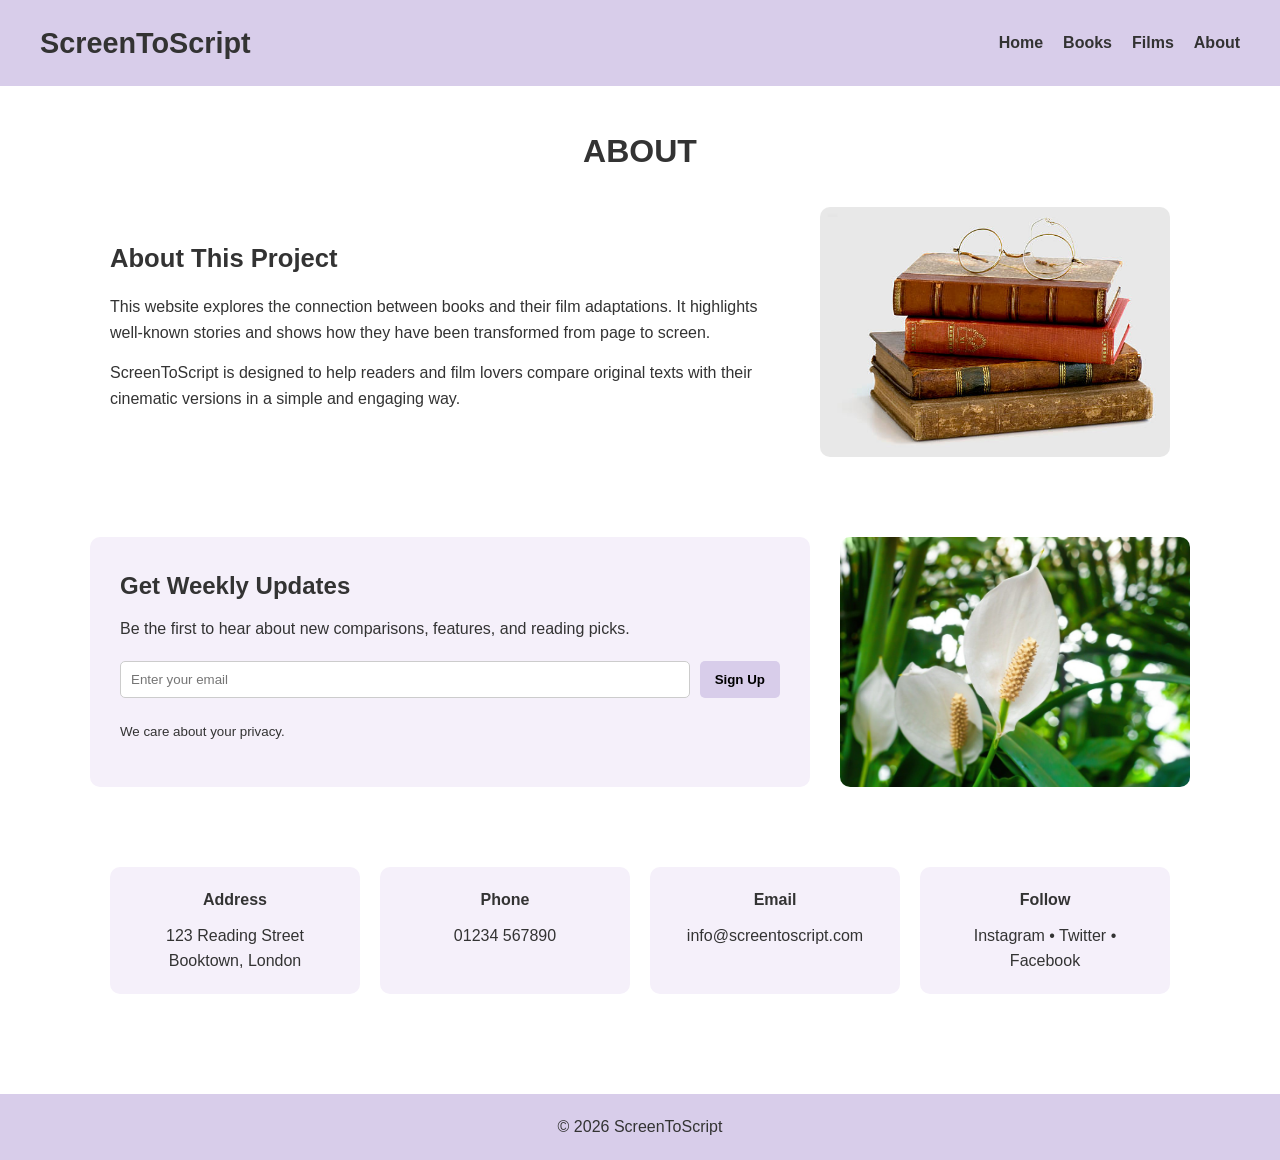
==== about.html @ 1dbd91e7 "sprint 11.2" ====
<!DOCTYPE html>
<html lang="en">
<head>
    <meta charset="UTF-8">
    <meta name="viewport" content="width=device-width, initial-scale=1.0">
    <title>ScreenToScript - About</title>
    <link rel="stylesheet" href="style.css">
</head>
<body>

<header class="navbar">
    <h1>ScreenToScript</h1>
    <nav>
        <a href="index.html">Home</a>
        <a href="books.html">Books</a>
        <a href="filmAdaptation.html">Films</a>
        <a href="about.html">About</a>
    </nav>
</header>

<main>
    <section class="about-hero">
        <h2>ABOUT</h2>

        <div class="about-content">
            <div class="about-text">
                <h3>About This Project</h3>
                <p>
                    This website explores the connection between books and their film
                    adaptations. It highlights well-known stories and shows how they
                    have been transformed from page to screen.
                </p>
                <p>
                    ScreenToScript is designed to help readers and film lovers compare
                    original texts with their cinematic versions in a simple and
                    engaging way.
                </p>
            </div>

            <div class="about-image">
                <img src="bookStack.jpg" alt="Stack of books">
            </div>
        </div>
    </section>

    <section class="updates-section">
        <div class="updates-wrapper">
            <div class="updates-card">
                <h3>Get Weekly Updates</h3>
                <p>Be the first to hear about new comparisons, features, and reading picks.</p>

                <form class="updates-form">
                    <input type="email" placeholder="Enter your email">
                    <button type="submit">Sign Up</button>
                </form>

                <small>We care about your privacy.</small>
            </div>

            <div class="updates-image">
                <img src="flowers.jpg" alt="Decorative background">
            </div>
        </div>
    </section>

    <section class="about-footer-info">
        <div class="info-box">
            <h4>Address</h4>
            <p>123 Reading Street<br>Booktown, London</p>
        </div>

        <div class="info-box">
            <h4>Phone</h4>
            <p>01234 567890</p>
        </div>

        <div class="info-box">
            <h4>Email</h4>
            <p>info@screentoscript.com</p>
        </div>

        <div class="info-box">
            <h4>Follow</h4>
            <p>Instagram • Twitter • Facebook</p>
        </div>
    </section>
</main>

<footer>
    <p>© 2026 ScreenToScript</p>
</footer>

</body>
</html>
---- style.css ----
* {
    margin: 0;
    padding: 0;
    box-sizing: border-box;
    font-family: Arial, sans-serif;
}

body {
    background-color: #fff;
    color: #333;
    line-height: 1.6;
}

img {
    display: block;
}

.navbar {
    display: flex;
    justify-content: space-between;
    align-items: center;
    padding: 20px 40px;
    background-color: #d8cdea;
    flex-wrap: wrap;
}

.navbar h1 {
    font-size: 1.8rem;
}

.navbar nav {
    display: flex;
    flex-wrap: wrap;
}

.navbar a {
    margin-left: 20px;
    text-decoration: none;
    color: #333;
    font-weight: bold;
}

.navbar a:hover {
    color: #5c4a72;
}

.container {
    max-width: 1100px;
    margin: auto;
    padding: 20px;
}

.hero {
    text-align: center;
    margin-bottom: 50px;
}

.hero h2 {
    font-size: 2rem;
    margin-bottom: 20px;
}

.featured-image {
    width: 100%;
    max-width: 900px;
    height: 350px;
    object-fit: cover;
    border-radius: 10px;
    margin: 0 auto;
}

.featured-comparisons h3 {
    text-align: center;
    margin-bottom: 25px;
    font-size: 1.6rem;
}

.comparison-container {
    display: flex;
    justify-content: center;
    gap: 25px;
    flex-wrap: wrap;
}

.comparison-item {
    width: 220px;
    text-align: center;
}

.comparison-item img {
    width: 220px;
    height: 300px;
    object-fit: cover;
    border-radius: 8px;
    margin: 0 auto 10px;
}

.comparison-item p {
    font-weight: bold;
}

.page-title {
    font-size: 2em;
    margin-bottom: 30px;
    text-align: center;
}

.media-list {
    display: flex;
    flex-direction: column;
    gap: 30px;
}

.media-item {
    display: flex;
    align-items: center;
    gap: 30px;
    background-color: #f5f0fa;
    padding: 20px;
    border-radius: 10px;
}

.media-item img {
    width: 220px;
    height: 300px;
    min-width: 220px;
    object-fit: cover;
    border-radius: 8px;
}

.media-text {
    flex: 1;
}

.media-text h3 {
    font-size: 1.8em;
    margin-bottom: 10px;
}

.media-text p {
    margin-bottom: 15px;
}

.button {
    display: inline-block;
    padding: 10px 15px;
    background-color: #d8cdea;
    color: #333;
    text-decoration: none;
    border-radius: 5px;
    font-weight: bold;
    transition: 0.3s ease;
}

.button:hover {
    background-color: #c6b3e0;
}

.comparison-page {
    max-width: 1100px;
    margin: 0 auto;
    background-color: #fff;
}

.comparison-title {
    text-align: center;
    padding: 50px 20px 40px;
}

.small-heading {
    font-size: 0.9em;
    color: #666;
    margin-bottom: 8px;
}

.comparison-title h2 {
    font-size: 2em;
    line-height: 1.3;
}

.comparison-grid {
    display: grid;
    grid-template-columns: 1fr 1fr;
    border-top: 1px solid #ddd;
    border-bottom: 1px solid #ddd;
}

.comparison-box {
    min-height: 320px;
    border: 1px solid #ddd;
    display: flex;
    justify-content: center;
    align-items: center;
    padding: 30px;
}

.image-box {
    padding: 0;
}

.image-box img {
    width: 100%;
    height: 320px;
    object-fit: cover;
}

.text-box {
    flex-direction: column;
    text-align: center;
}

.text-box h3 {
    font-size: 1.4em;
    margin-bottom: 20px;
}

.text-box p {
    max-width: 350px;
    line-height: 1.7;
    color: #444;
    font-size: 0.95em;
}

.rating-section {
    background-color: #d8cdea;
    display: grid;
    grid-template-columns: 1fr 1fr;
    padding: 20px 30px 30px;
    gap: 20px;
}

.rating-box {
    text-align: center;
}

.rating-box h4 {
    margin-bottom: 12px;
    font-size: 1em;
}

/* Goodreads-style star rating */
.stars {
    display: inline-flex;
    flex-direction: row-reverse;
    justify-content: center;
    align-items: center;
    gap: 2px;
}

.stars input {
    display: none;
}

.stars label {
    font-size: 2.8rem;
    color: #b8b8b8;
    cursor: pointer;
    line-height: 1;
    transition: color 0.2s ease, transform 0.15s ease;
    user-select: none;
}

.stars label:hover {
    transform: scale(1.08);
}

.stars label:hover,
.stars label:hover ~ label {
    color: gold;
}

.stars input:checked ~ label {
    color: gold;
}

.stars input:focus-visible + label {
    outline: 2px solid #5c4a72;
    outline-offset: 4px;
    border-radius: 4px;
}

.about-hero {
    max-width: 1100px;
    margin: 0 auto;
    padding: 40px 20px;
}

.about-hero h2 {
    text-align: center;
    margin-bottom: 30px;
    font-size: 2rem;
}

.about-content {
    display: flex;
    gap: 30px;
    align-items: center;
    flex-wrap: wrap;
}

.about-text {
    flex: 1;
}

.about-text h3 {
    margin-bottom: 15px;
    font-size: 1.6rem;
}

.about-text p {
    margin-bottom: 15px;
}

.about-image img {
    width: 350px;
    height: 250px;
    object-fit: cover;
    border-radius: 10px;
}

.updates-section {
    padding: 40px 20px;
}

.updates-wrapper {
    max-width: 1100px;
    margin: 0 auto;
    display: flex;
    gap: 30px;
    align-items: stretch;
    flex-wrap: wrap;
}

.updates-card {
    flex: 1;
    background-color: #f5f0fa;
    padding: 30px;
    border-radius: 10px;
}

.updates-card h3 {
    margin-bottom: 10px;
    font-size: 1.5rem;
}

.updates-card p {
    margin-bottom: 15px;
}

.updates-form {
    display: flex;
    gap: 10px;
    margin: 20px 0;
    flex-wrap: wrap;
}

.updates-form input {
    flex: 1;
    padding: 10px;
    border: 1px solid #ccc;
    border-radius: 5px;
    min-width: 220px;
}

.updates-form button {
    padding: 10px 15px;
    border: none;
    background-color: #d8cdea;
    cursor: pointer;
    border-radius: 5px;
    font-weight: bold;
}

.updates-form button:hover {
    background-color: #c6b3e0;
}

.updates-image img {
    width: 350px;
    height: 250px;
    object-fit: cover;
    border-radius: 10px;
}

.about-footer-info {
    max-width: 1100px;
    margin: 0 auto;
    padding: 40px 20px;
    display: grid;
    grid-template-columns: repeat(4, 1fr);
    gap: 20px;
}

.info-box {
    background-color: #f5f0fa;
    padding: 20px;
    border-radius: 10px;
    text-align: center;
}

.info-box h4 {
    margin-bottom: 10px;
}

footer {
    text-align: center;
    padding: 20px;
    background-color: #d8cdea;
    margin-top: 60px;
}

@media (max-width: 768px) {
    .navbar {
        flex-direction: column;
        text-align: center;
        gap: 15px;
    }

    .navbar a {
        margin: 0 10px;
    }

    .hero h2 {
        font-size: 1.6rem;
    }

    .featured-image {
        height: 220px;
    }

    .comparison-item {
        width: 160px;
    }

    .comparison-item img {
        width: 160px;
        height: 220px;
    }

    .media-item {
        flex-direction: column;
        text-align: center;
    }

    .media-item img {
        width: 160px;
        height: 220px;
        min-width: 160px;
    }

    .comparison-grid {
        grid-template-columns: 1fr;
    }

    .image-box img {
        height: 220px;
    }

    .rating-section {
        grid-template-columns: 1fr;
        gap: 20px;
    }

    .about-footer-info {
        grid-template-columns: 1fr 1fr;
    }

    .about-image img,
    .updates-image img {
        width: 100%;
        height: 220px;
    }
}
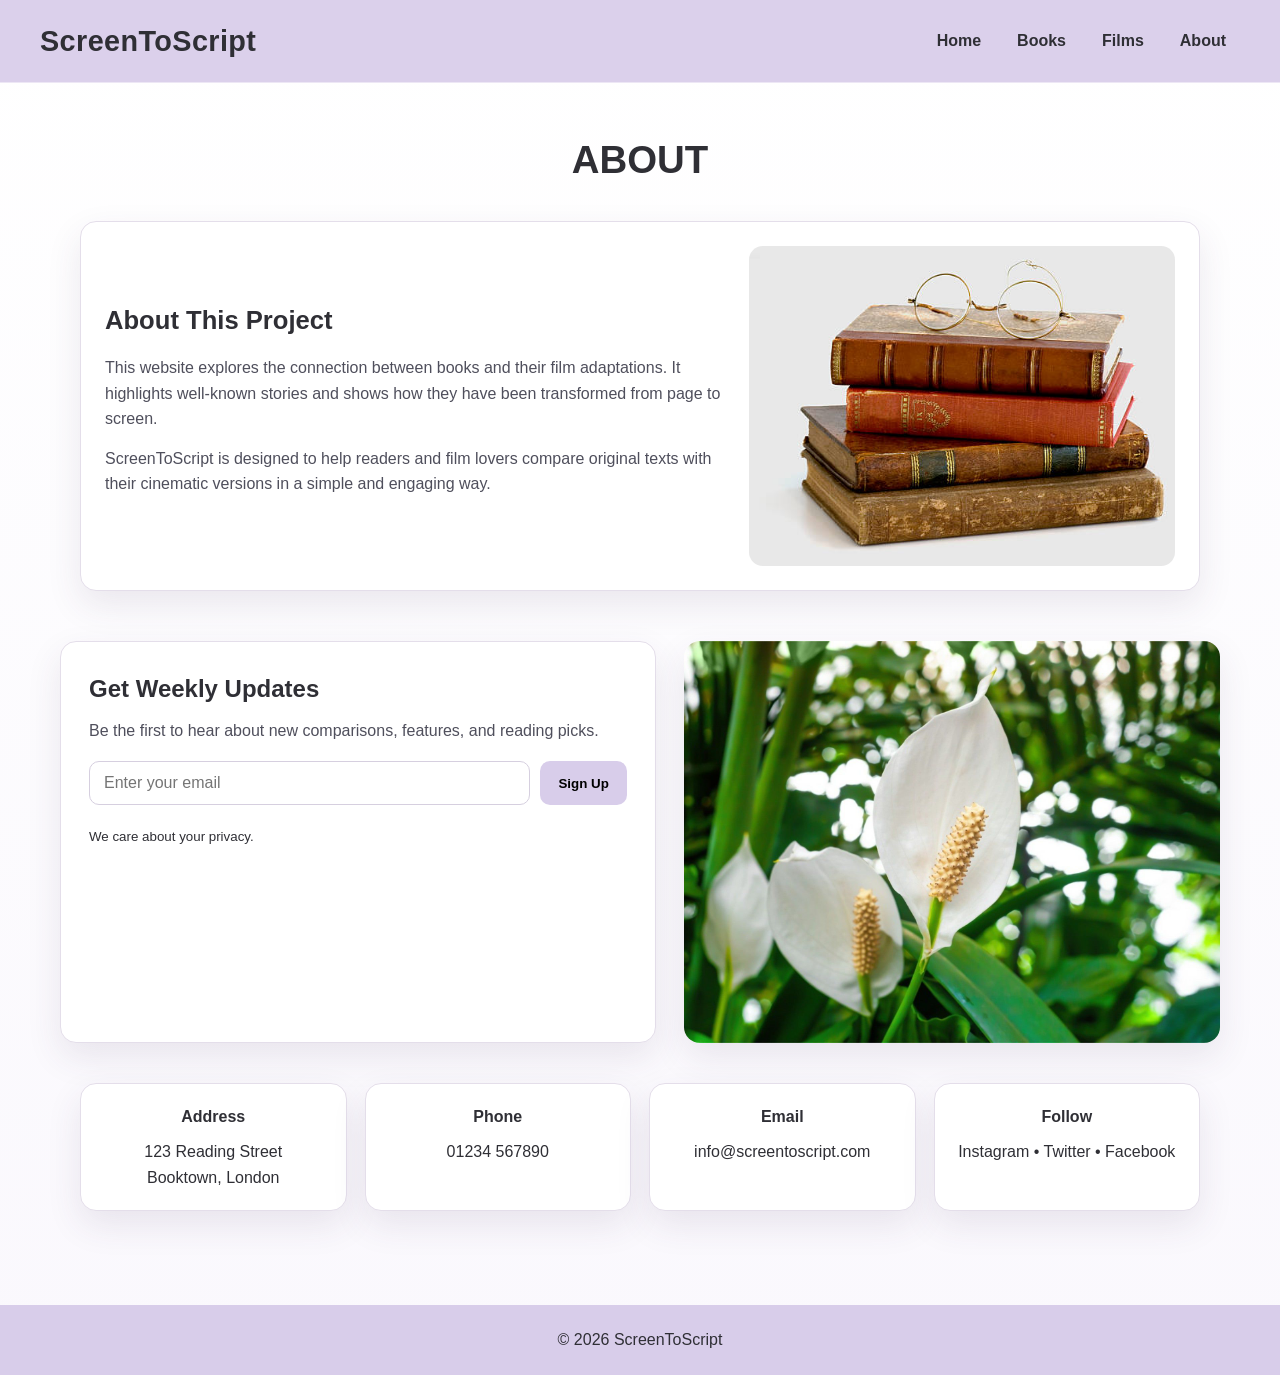
==== commit 1cdc6b65: "should be last changes to fix problems" ====
--- a/about.html
+++ b/about.html
@@ -32,8 +32,7 @@
                 </p>
                 <p>
                     ScreenToScript is designed to help readers and film lovers compare
-                    original texts with their cinematic versions in a simple and
-                    engaging way.
+                    original texts with their cinematic versions in a simple and engaging way.
                 </p>
             </div>
 
@@ -50,7 +49,7 @@
                 <p>Be the first to hear about new comparisons, features, and reading picks.</p>
 
                 <form class="updates-form">
-                    <input type="email" placeholder="Enter your email">
+                    <input type="email" placeholder="Enter your email" aria-label="Email address">
                     <button type="submit">Sign Up</button>
                 </form>
 
--- a/style.css
+++ b/style.css
@@ -1,3 +1,15 @@
+:root {
+    --bg: #ffffff;
+    --text: #2f2f35;
+    --muted: #6b6b78;
+    --primary: #d8cdea;
+    --primary-dark: #c6b3e0;
+    --card: #f6f1fa;
+    --border: #e4deea;
+    --shadow: 0 14px 35px rgba(68, 49, 88, 0.10);
+    --radius: 16px;
+}
+
 * {
     margin: 0;
     padding: 0;
@@ -5,337 +17,455 @@
     font-family: Arial, sans-serif;
 }
 
+html {
+    scroll-behavior: smooth;
+}
+
 body {
-    background-color: #fff;
-    color: #333;
+    background: linear-gradient(180deg, #fff 0%, #faf8fd 100%);
+    color: var(--text);
     line-height: 1.6;
 }
 
 img {
     display: block;
+    max-width: 100%;
+}
+
+a {
+    color: inherit;
 }
 
 .navbar {
     display: flex;
     justify-content: space-between;
     align-items: center;
-    padding: 20px 40px;
-    background-color: #d8cdea;
+    padding: 18px 40px;
+    background: rgba(216, 205, 234, 0.92);
+    backdrop-filter: blur(10px);
+    border-bottom: 1px solid rgba(255,255,255,0.5);
     flex-wrap: wrap;
+    position: sticky;
+    top: 0;
+    z-index: 100;
 }
 
 .navbar h1 {
     font-size: 1.8rem;
+    letter-spacing: 0.4px;
 }
 
 .navbar nav {
     display: flex;
     flex-wrap: wrap;
+    gap: 8px;
 }
 
 .navbar a {
-    margin-left: 20px;
     text-decoration: none;
-    color: #333;
-    font-weight: bold;
+    color: var(--text);
+    font-weight: 700;
+    padding: 10px 14px;
+    border-radius: 999px;
+    transition: background-color 0.25s ease, transform 0.25s ease;
 }
 
 .navbar a:hover {
-    color: #5c4a72;
+    background: rgba(255,255,255,0.5);
+    transform: translateY(-1px);
 }
 
 .container {
-    max-width: 1100px;
-    margin: auto;
-    padding: 20px;
+    max-width: 1160px;
+    margin: 0 auto;
+    padding: 28px 20px 20px;
 }
 
 .hero {
     text-align: center;
-    margin-bottom: 50px;
+    margin-bottom: 56px;
 }
 
 .hero h2 {
-    font-size: 2rem;
+    font-size: clamp(1.7rem, 3vw, 2.6rem);
     margin-bottom: 20px;
-}
-
-.featured-image {
+    color: #26232c;
+}
+
+.slideshow {
+    position: relative;
     width: 100%;
-    max-width: 900px;
-    height: 350px;
+    max-width: 980px;
+    height: 420px;
+    margin: 0 auto;
+    overflow: hidden;
+    border-radius: var(--radius);
+    box-shadow: var(--shadow);
+    background: #f1eef5;
+}
+
+.slides {
+    display: flex;
+    height: 100%;
+    transition: transform 0.7s ease;
+    will-change: transform;
+}
+
+.slide {
+    min-width: 100%;
+    height: 100%;
+    flex: 0 0 100%;
+}
+
+.slide img {
+    width: 100%;
+    height: 100%;
     object-fit: cover;
-    border-radius: 10px;
-    margin: 0 auto;
+}
+
+.slide-btn {
+    position: absolute;
+    top: 50%;
+    transform: translateY(-50%);
+    background: rgba(35, 29, 45, 0.45);
+    color: white;
+    border: none;
+    width: 46px;
+    height: 46px;
+    border-radius: 50%;
+    cursor: pointer;
+    font-size: 1.3rem;
+    display: grid;
+    place-items: center;
+    transition: background-color 0.2s ease, transform 0.2s ease;
+    z-index: 2;
+}
+
+.slide-btn:hover {
+    background: rgba(35, 29, 45, 0.7);
+    transform: translateY(-50%) scale(1.05);
+}
+
+.slide-btn:focus-visible {
+    outline: 3px solid #fff;
+    outline-offset: 3px;
+}
+
+.slide-btn.prev {
+    left: 14px;
+}
+
+.slide-btn.next {
+    right: 14px;
+}
+
+.featured-comparisons {
+    padding-top: 10px;
 }
 
 .featured-comparisons h3 {
     text-align: center;
-    margin-bottom: 25px;
-    font-size: 1.6rem;
+    margin-bottom: 24px;
+    font-size: 1.65rem;
 }
 
 .comparison-container {
-    display: flex;
-    justify-content: center;
-    gap: 25px;
-    flex-wrap: wrap;
+    display: grid;
+    grid-template-columns: repeat(3, minmax(0, 1fr));
+    gap: 22px;
 }
 
 .comparison-item {
-    width: 220px;
-    text-align: center;
+    background: #fff;
+    border: 1px solid var(--border);
+    border-radius: var(--radius);
+    overflow: hidden;
+    box-shadow: var(--shadow);
+    text-align: center;
+    cursor: pointer;
+    transition: transform 0.25s ease, box-shadow 0.25s ease;
+}
+
+.comparison-item:hover {
+    transform: translateY(-4px);
+    box-shadow: 0 18px 40px rgba(68, 49, 88, 0.14);
 }
 
 .comparison-item img {
+    width: 100%;
+    height: 320px;
+    object-fit: cover;
+}
+
+.comparison-item p {
+    font-weight: 700;
+    padding: 14px 12px 18px;
+}
+
+.page-title {
+    font-size: clamp(1.9rem, 3vw, 2.5rem);
+    margin-bottom: 28px;
+    text-align: center;
+}
+
+.media-list {
+    display: grid;
+    gap: 22px;
+}
+
+.media-item {
+    display: grid;
+    grid-template-columns: 220px 1fr;
+    gap: 24px;
+    background: #fff;
+    border: 1px solid var(--border);
+    padding: 18px;
+    border-radius: var(--radius);
+    box-shadow: var(--shadow);
+    align-items: center;
+}
+
+.media-item img {
     width: 220px;
     height: 300px;
     object-fit: cover;
-    border-radius: 8px;
-    margin: 0 auto 10px;
-}
-
-.comparison-item p {
-    font-weight: bold;
-}
-
-.page-title {
-    font-size: 2em;
-    margin-bottom: 30px;
-    text-align: center;
-}
-
-.media-list {
-    display: flex;
-    flex-direction: column;
-    gap: 30px;
-}
-
-.media-item {
-    display: flex;
-    align-items: center;
-    gap: 30px;
-    background-color: #f5f0fa;
-    padding: 20px;
-    border-radius: 10px;
-}
-
-.media-item img {
-    width: 220px;
-    height: 300px;
-    min-width: 220px;
-    object-fit: cover;
-    border-radius: 8px;
-}
-
-.media-text {
-    flex: 1;
+    border-radius: 12px;
 }
 
 .media-text h3 {
-    font-size: 1.8em;
+    font-size: 1.55rem;
     margin-bottom: 10px;
 }
 
 .media-text p {
-    margin-bottom: 15px;
+    margin-bottom: 16px;
+    color: #4f4f5c;
 }
 
 .button {
     display: inline-block;
-    padding: 10px 15px;
-    background-color: #d8cdea;
-    color: #333;
+    padding: 11px 16px;
+    background: var(--primary);
+    color: var(--text);
     text-decoration: none;
-    border-radius: 5px;
-    font-weight: bold;
-    transition: 0.3s ease;
+    border-radius: 999px;
+    font-weight: 700;
+    transition: background-color 0.25s ease, transform 0.25s ease;
 }
 
 .button:hover {
-    background-color: #c6b3e0;
+    background: var(--primary-dark);
+    transform: translateY(-1px);
 }
 
 .comparison-page {
-    max-width: 1100px;
+    max-width: 1160px;
     margin: 0 auto;
-    background-color: #fff;
+    padding: 0 20px;
 }
 
 .comparison-title {
     text-align: center;
-    padding: 50px 20px 40px;
+    padding: 48px 20px 34px;
 }
 
 .small-heading {
-    font-size: 0.9em;
-    color: #666;
+    font-size: 0.9rem;
+    color: var(--muted);
+    letter-spacing: 0.08em;
+    text-transform: uppercase;
     margin-bottom: 8px;
 }
 
 .comparison-title h2 {
-    font-size: 2em;
-    line-height: 1.3;
+    font-size: clamp(1.8rem, 3vw, 2.5rem);
+    line-height: 1.25;
 }
 
 .comparison-grid {
     display: grid;
     grid-template-columns: 1fr 1fr;
-    border-top: 1px solid #ddd;
-    border-bottom: 1px solid #ddd;
+    overflow: hidden;
+    border: 1px solid var(--border);
+    border-radius: var(--radius);
+    box-shadow: var(--shadow);
+    background: #fff;
 }
 
 .comparison-box {
-    min-height: 320px;
-    border: 1px solid #ddd;
+    min-height: 330px;
+    border-right: 1px solid var(--border);
+    border-bottom: 1px solid var(--border);
     display: flex;
     justify-content: center;
     align-items: center;
-    padding: 30px;
+    padding: 28px;
+}
+
+.comparison-box:nth-child(2n) {
+    border-right: none;
+}
+
+.comparison-box:nth-last-child(-n+2) {
+    border-bottom: none;
 }
 
 .image-box {
     padding: 0;
+    background: #f8f7fb;
 }
 
 .image-box img {
+    width: 100%;
+    height: 330px;
+    object-fit: cover;
+}
+
+.text-box {
+    flex-direction: column;
+    text-align: center;
+    background: #fff;
+}
+
+.text-box h3 {
+    font-size: 1.45rem;
+    margin-bottom: 16px;
+}
+
+.text-box p {
+    max-width: 380px;
+    line-height: 1.75;
+    color: #4c4c57;
+    font-size: 0.98rem;
+}
+
+.rating-section {
+    margin-top: 0;
+    background: linear-gradient(180deg, #d8cdea 0%, #e3d9f0 100%);
+    display: grid;
+    grid-template-columns: 1fr 1fr;
+    padding: 24px 28px 32px;
+    gap: 22px;
+    border-radius: 0 0 var(--radius) var(--radius);
+    border: 1px solid var(--border);
+    border-top: none;
+    box-shadow: var(--shadow);
+}
+
+.rating-box {
+    text-align: center;
+}
+
+.rating-box h4 {
+    margin-bottom: 12px;
+    font-size: 1.05rem;
+}
+
+.star-rating {
+    display: inline-flex;
+    flex-direction: row-reverse;
+    gap: 4px;
+    align-items: center;
+    justify-content: center;
+    outline: none;
+}
+
+.star-rating button {
+    width: 1em;
+    height: 1em;
+    position: relative;
+    border: 0;
+    background: transparent;
+    cursor: pointer;
+    padding: 0;
+    outline: none;
+}
+
+.star-rating button::before {
+    content: "★";
+    position: absolute;
+    left: 0;
+    top: 0;
+    font-size: 3rem;
+    line-height: 1;
+    color: #c9c1d3;
+    transition: color 0.2s ease, transform 0.18s ease;
+}
+
+.star-rating button:hover::before,
+.star-rating button:hover ~ button::before,
+.star-rating button.active::before,
+.star-rating button:focus-visible::before {
+    color: #ffffff;
+    transform: scale(1.08);
+}
+
+.star-rating:focus-visible {
+    outline: 3px solid rgba(255,255,255,0.8);
+    outline-offset: 8px;
+    border-radius: 6px;
+}
+
+.about-hero {
+    max-width: 1160px;
+    margin: 0 auto;
+    padding: 46px 20px 20px;
+}
+
+.about-hero h2 {
+    text-align: center;
+    margin-bottom: 30px;
+    font-size: clamp(1.8rem, 3vw, 2.5rem);
+}
+
+.about-content {
+    display: grid;
+    grid-template-columns: 1.3fr 0.9fr;
+    gap: 28px;
+    align-items: center;
+    background: #fff;
+    border: 1px solid var(--border);
+    border-radius: var(--radius);
+    box-shadow: var(--shadow);
+    padding: 24px;
+}
+
+.about-text h3 {
+    margin-bottom: 14px;
+    font-size: 1.6rem;
+}
+
+.about-text p {
+    margin-bottom: 14px;
+    color: #4f4f5c;
+}
+
+.about-image img {
     width: 100%;
     height: 320px;
     object-fit: cover;
-}
-
-.text-box {
-    flex-direction: column;
-    text-align: center;
-}
-
-.text-box h3 {
-    font-size: 1.4em;
-    margin-bottom: 20px;
-}
-
-.text-box p {
-    max-width: 350px;
-    line-height: 1.7;
-    color: #444;
-    font-size: 0.95em;
-}
-
-.rating-section {
-    background-color: #d8cdea;
-    display: grid;
-    grid-template-columns: 1fr 1fr;
-    padding: 20px 30px 30px;
-    gap: 20px;
-}
-
-.rating-box {
-    text-align: center;
-}
-
-.rating-box h4 {
-    margin-bottom: 12px;
-    font-size: 1em;
-}
-
-/* Goodreads-style star rating */
-.stars {
-    display: inline-flex;
-    flex-direction: row-reverse;
-    justify-content: center;
-    align-items: center;
-    gap: 2px;
-}
-
-.stars input {
-    display: none;
-}
-
-.stars label {
-    font-size: 2.8rem;
-    color: #b8b8b8;
-    cursor: pointer;
-    line-height: 1;
-    transition: color 0.2s ease, transform 0.15s ease;
-    user-select: none;
-}
-
-.stars label:hover {
-    transform: scale(1.08);
-}
-
-.stars label:hover,
-.stars label:hover ~ label {
-    color: gold;
-}
-
-.stars input:checked ~ label {
-    color: gold;
-}
-
-.stars input:focus-visible + label {
-    outline: 2px solid #5c4a72;
-    outline-offset: 4px;
-    border-radius: 4px;
-}
-
-.about-hero {
-    max-width: 1100px;
+    border-radius: 14px;
+}
+
+.updates-section {
+    padding: 30px 20px 10px;
+}
+
+.updates-wrapper {
+    max-width: 1160px;
     margin: 0 auto;
-    padding: 40px 20px;
-}
-
-.about-hero h2 {
-    text-align: center;
-    margin-bottom: 30px;
-    font-size: 2rem;
-}
-
-.about-content {
-    display: flex;
-    gap: 30px;
-    align-items: center;
-    flex-wrap: wrap;
-}
-
-.about-text {
-    flex: 1;
-}
-
-.about-text h3 {
-    margin-bottom: 15px;
-    font-size: 1.6rem;
-}
-
-.about-text p {
-    margin-bottom: 15px;
-}
-
-.about-image img {
-    width: 350px;
-    height: 250px;
-    object-fit: cover;
-    border-radius: 10px;
-}
-
-.updates-section {
-    padding: 40px 20px;
-}
-
-.updates-wrapper {
-    max-width: 1100px;
-    margin: 0 auto;
-    display: flex;
-    gap: 30px;
+    display: grid;
+    grid-template-columns: 1fr 0.9fr;
+    gap: 28px;
     align-items: stretch;
-    flex-wrap: wrap;
 }
 
 .updates-card {
-    flex: 1;
-    background-color: #f5f0fa;
-    padding: 30px;
-    border-radius: 10px;
+    background: #fff;
+    border: 1px solid var(--border);
+    border-radius: var(--radius);
+    box-shadow: var(--shadow);
+    padding: 28px;
 }
 
 .updates-card h3 {
@@ -345,57 +475,64 @@
 
 .updates-card p {
     margin-bottom: 15px;
+    color: #4f4f5c;
 }
 
 .updates-form {
     display: flex;
     gap: 10px;
-    margin: 20px 0;
+    margin: 18px 0;
     flex-wrap: wrap;
 }
 
 .updates-form input {
     flex: 1;
-    padding: 10px;
-    border: 1px solid #ccc;
-    border-radius: 5px;
+    padding: 12px 14px;
+    border: 1px solid #d6cfdf;
+    border-radius: 10px;
     min-width: 220px;
+    font-size: 1rem;
 }
 
 .updates-form button {
-    padding: 10px 15px;
+    padding: 12px 18px;
     border: none;
-    background-color: #d8cdea;
+    background: var(--primary);
     cursor: pointer;
-    border-radius: 5px;
-    font-weight: bold;
+    border-radius: 10px;
+    font-weight: 700;
+    transition: 0.25s ease;
 }
 
 .updates-form button:hover {
-    background-color: #c6b3e0;
+    background: var(--primary-dark);
 }
 
 .updates-image img {
-    width: 350px;
-    height: 250px;
+    width: 100%;
+    height: 100%;
+    min-height: 240px;
     object-fit: cover;
-    border-radius: 10px;
+    border-radius: var(--radius);
+    box-shadow: var(--shadow);
 }
 
 .about-footer-info {
-    max-width: 1100px;
+    max-width: 1160px;
     margin: 0 auto;
-    padding: 40px 20px;
+    padding: 30px 20px 40px;
     display: grid;
     grid-template-columns: repeat(4, 1fr);
-    gap: 20px;
+    gap: 18px;
 }
 
 .info-box {
-    background-color: #f5f0fa;
+    background: #fff;
+    border: 1px solid var(--border);
     padding: 20px;
-    border-radius: 10px;
-    text-align: center;
+    border-radius: var(--radius);
+    text-align: center;
+    box-shadow: var(--shadow);
 }
 
 .info-box h4 {
@@ -404,70 +541,90 @@
 
 footer {
     text-align: center;
-    padding: 20px;
-    background-color: #d8cdea;
-    margin-top: 60px;
+    padding: 22px 18px;
+    background: var(--primary);
+    margin-top: 54px;
+    color: #2f2f35;
+}
+
+@media (max-width: 980px) {
+    .comparison-container {
+        grid-template-columns: 1fr 1fr;
+    }
+
+    .about-content,
+    .updates-wrapper {
+        grid-template-columns: 1fr;
+    }
+
+    .about-image img,
+    .updates-image img {
+        height: 280px;
+    }
+
+    .about-footer-info {
+        grid-template-columns: 1fr 1fr;
+    }
 }
 
 @media (max-width: 768px) {
     .navbar {
         flex-direction: column;
         text-align: center;
-        gap: 15px;
-    }
-
-    .navbar a {
-        margin: 0 10px;
+        gap: 14px;
+        padding: 16px 18px;
+    }
+
+    .navbar nav {
+        justify-content: center;
     }
 
     .hero h2 {
-        font-size: 1.6rem;
-    }
-
-    .featured-image {
-        height: 220px;
-    }
-
-    .comparison-item {
-        width: 160px;
+        font-size: 1.55rem;
+    }
+
+    .slideshow {
+        height: 240px;
+    }
+
+    .comparison-container {
+        grid-template-columns: 1fr;
     }
 
     .comparison-item img {
-        width: 160px;
-        height: 220px;
+        height: 240px;
     }
 
     .media-item {
-        flex-direction: column;
+        grid-template-columns: 1fr;
         text-align: center;
+        justify-items: center;
     }
 
     .media-item img {
-        width: 160px;
-        height: 220px;
-        min-width: 160px;
+        width: 100%;
+        max-width: 280px;
+        height: 240px;
     }
 
     .comparison-grid {
         grid-template-columns: 1fr;
     }
 
+    .comparison-box:nth-child(2n) {
+        border-right: 1px solid var(--border);
+    }
+
     .image-box img {
-        height: 220px;
+        height: 240px;
     }
 
     .rating-section {
         grid-template-columns: 1fr;
-        gap: 20px;
+        padding: 22px 18px 28px;
     }
 
     .about-footer-info {
-        grid-template-columns: 1fr 1fr;
-    }
-
-    .about-image img,
-    .updates-image img {
-        width: 100%;
-        height: 220px;
+        grid-template-columns: 1fr;
     }
 }
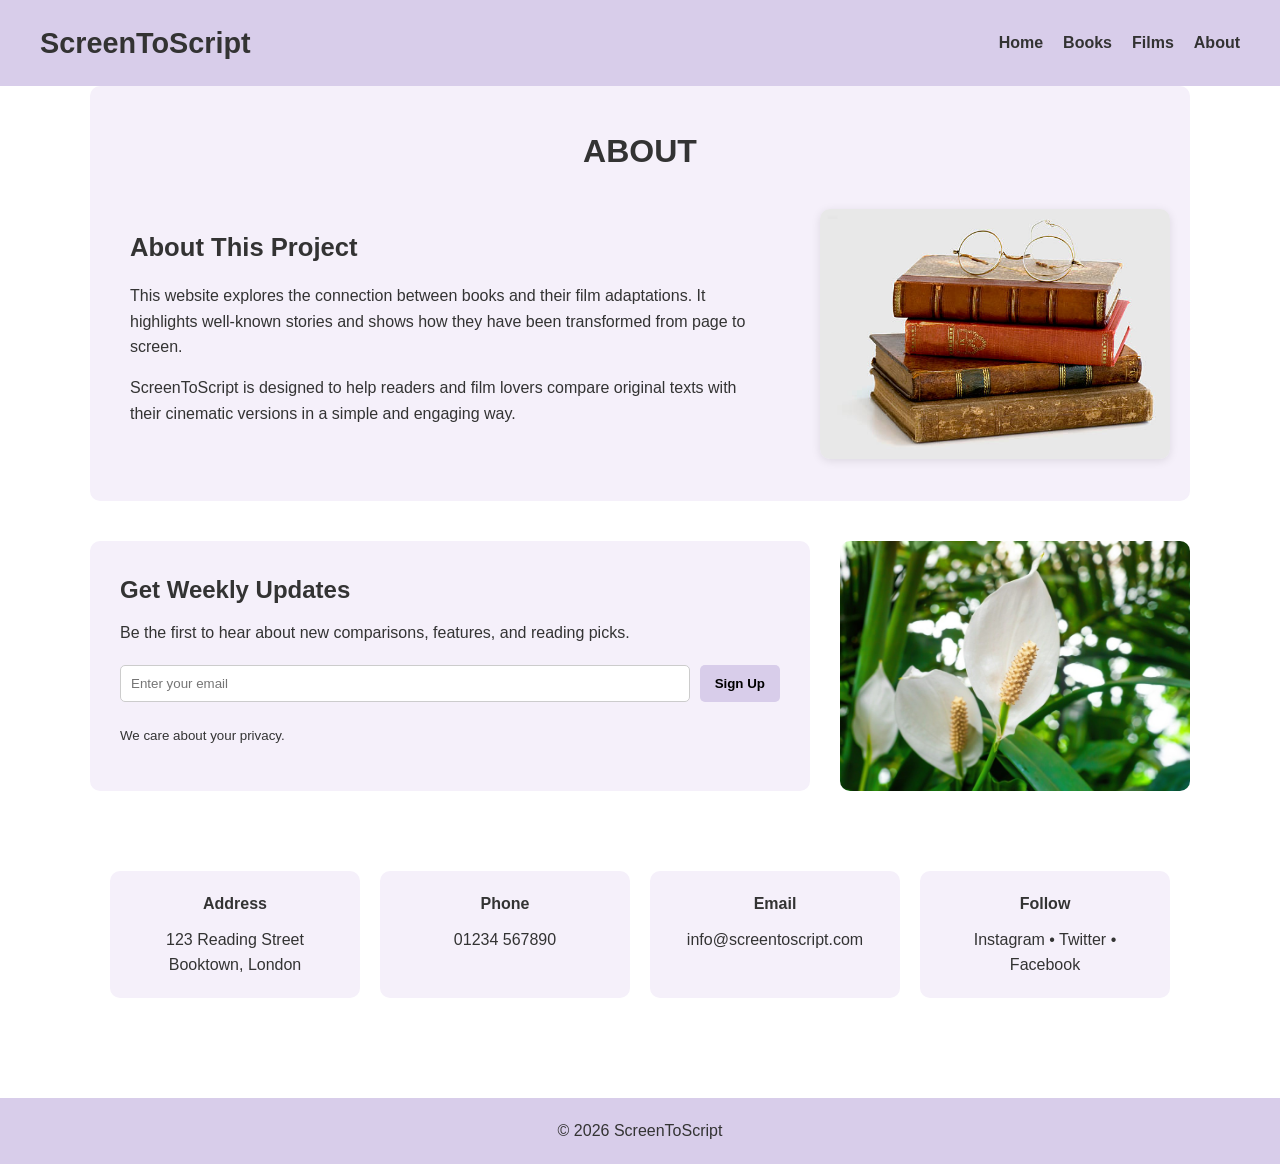
==== commit 1bcbaf21: "hope this fixes it" ====
--- a/about.html
+++ b/about.html
@@ -21,7 +21,6 @@
 <main>
     <section class="about-hero">
         <h2>ABOUT</h2>
-
         <div class="about-content">
             <div class="about-text">
                 <h3>About This Project</h3>
@@ -35,7 +34,6 @@
                     original texts with their cinematic versions in a simple and engaging way.
                 </p>
             </div>
-
             <div class="about-image">
                 <img src="bookStack.jpg" alt="Stack of books">
             </div>
@@ -47,15 +45,12 @@
             <div class="updates-card">
                 <h3>Get Weekly Updates</h3>
                 <p>Be the first to hear about new comparisons, features, and reading picks.</p>
-
                 <form class="updates-form">
                     <input type="email" placeholder="Enter your email" aria-label="Email address">
                     <button type="submit">Sign Up</button>
                 </form>
-
                 <small>We care about your privacy.</small>
             </div>
-
             <div class="updates-image">
                 <img src="flowers.jpg" alt="Decorative background">
             </div>
@@ -65,19 +60,17 @@
     <section class="about-footer-info">
         <div class="info-box">
             <h4>Address</h4>
-            <p>123 Reading Street<br>Booktown, London</p>
+            <p>123 Reading Street
+Booktown, London</p>
         </div>
-
         <div class="info-box">
             <h4>Phone</h4>
             <p>01234 567890</p>
         </div>
-
         <div class="info-box">
             <h4>Email</h4>
             <p>info@screentoscript.com</p>
         </div>
-
         <div class="info-box">
             <h4>Follow</h4>
             <p>Instagram • Twitter • Facebook</p>
--- a/style.css
+++ b/style.css
@@ -1,15 +1,3 @@
-:root {
-    --bg: #ffffff;
-    --text: #2f2f35;
-    --muted: #6b6b78;
-    --primary: #d8cdea;
-    --primary-dark: #c6b3e0;
-    --card: #f6f1fa;
-    --border: #e4deea;
-    --shadow: 0 14px 35px rgba(68, 49, 88, 0.10);
-    --radius: 16px;
-}
-
 * {
     margin: 0;
     padding: 0;
@@ -17,455 +5,392 @@
     font-family: Arial, sans-serif;
 }
 
-html {
-    scroll-behavior: smooth;
-}
-
 body {
-    background: linear-gradient(180deg, #fff 0%, #faf8fd 100%);
-    color: var(--text);
+    background-color: #fff;
+    color: #333;
     line-height: 1.6;
 }
 
 img {
     display: block;
-    max-width: 100%;
-}
-
-a {
-    color: inherit;
+    max-width: 100%; /* Ensure images are responsive */
 }
 
 .navbar {
     display: flex;
     justify-content: space-between;
     align-items: center;
-    padding: 18px 40px;
-    background: rgba(216, 205, 234, 0.92);
-    backdrop-filter: blur(10px);
-    border-bottom: 1px solid rgba(255,255,255,0.5);
+    padding: 20px 40px;
+    background-color: #d8cdea;
     flex-wrap: wrap;
-    position: sticky;
-    top: 0;
-    z-index: 100;
 }
 
 .navbar h1 {
     font-size: 1.8rem;
-    letter-spacing: 0.4px;
 }
 
 .navbar nav {
     display: flex;
     flex-wrap: wrap;
-    gap: 8px;
 }
 
 .navbar a {
+    margin-left: 20px;
     text-decoration: none;
-    color: var(--text);
-    font-weight: 700;
-    padding: 10px 14px;
-    border-radius: 999px;
-    transition: background-color 0.25s ease, transform 0.25s ease;
+    color: #333;
+    font-weight: bold;
 }
 
 .navbar a:hover {
-    background: rgba(255,255,255,0.5);
-    transform: translateY(-1px);
+    color: #5c4a72;
 }
 
 .container {
-    max-width: 1160px;
-    margin: 0 auto;
-    padding: 28px 20px 20px;
+    max-width: 1100px;
+    margin: auto;
+    padding: 20px;
 }
 
 .hero {
     text-align: center;
-    margin-bottom: 56px;
+    margin-bottom: 50px;
 }
 
 .hero h2 {
-    font-size: clamp(1.7rem, 3vw, 2.6rem);
+    font-size: 2rem;
     margin-bottom: 20px;
-    color: #26232c;
-}
-
+}
+
+/* ---------- SLIDESHOW ---------- */
 .slideshow {
     position: relative;
     width: 100%;
-    max-width: 980px;
-    height: 420px;
+    max-width: 900px;
+    height: 350px;
     margin: 0 auto;
     overflow: hidden;
-    border-radius: var(--radius);
-    box-shadow: var(--shadow);
-    background: #f1eef5;
+    border-radius: 12px;
 }
 
 .slides {
     display: flex;
-    height: 100%;
-    transition: transform 0.7s ease;
-    will-change: transform;
-}
-
-.slide {
-    min-width: 100%;
-    height: 100%;
-    flex: 0 0 100%;
-}
-
-.slide img {
     width: 100%;
     height: 100%;
-    object-fit: cover;
+    transition: transform 0.6s ease-in-out;
+    will-change: transform;
+}
+
+.slide {
+    flex: 0 0 100%;
+    width: 100%;
+    height: 100%;
+}
+
+.slide img {
+    width: 100%; /* Maintain full width */
+    height: auto; /* Ensure aspect ratio is kept */
+    max-height: 350px; /* Set a max height */
+    object-fit: cover; /* Cover the area */
 }
 
 .slide-btn {
     position: absolute;
     top: 50%;
     transform: translateY(-50%);
-    background: rgba(35, 29, 45, 0.45);
+    background-color: rgba(0, 0, 0, 0.35);
     color: white;
     border: none;
-    width: 46px;
-    height: 46px;
+    padding: 10px 14px;
+    cursor: pointer;
+    font-size: 1.4rem;
     border-radius: 50%;
+    z-index: 2;
+}
+
+.slide-btn:hover {
+    background-color: rgba(0, 0, 0, 0.55);
+}
+
+.slide-btn.prev {
+    left: 12px;
+}
+
+.slide-btn.next {
+    right: 12px;
+}
+
+.featured-comparisons h3 {
+    text-align: center;
+    margin-bottom: 25px;
+    font-size: 1.6rem;
+}
+
+.comparison-container {
+    display: flex;
+    justify-content: center;
+    gap: 25px;
+    flex-wrap: wrap;
+}
+
+.comparison-item {
+    width: 220px;
+    text-align: center;
     cursor: pointer;
-    font-size: 1.3rem;
+    transition: transform 0.3s ease;
+}
+
+.comparison-item:hover {
+    transform: scale(1.05);
+}
+
+.comparison-item img {
+    width: 220px;
+    height: 300px; /* Set uniform height */
+    object-fit: cover;
+    border-radius: 8px;
+    margin: 0 auto 10px;
+}
+
+.comparison-item p {
+    font-weight: bold;
+}
+
+.page-title {
+    font-size: 2em;
+    margin-bottom: 30px;
+    text-align: center;
+}
+
+.media-list {
+    display: flex;
+    flex-direction: column;
+    gap: 30px;
+}
+
+.media-item {
+    display: flex;
+    align-items: center;
+    gap: 30px;
+    background-color: #f5f0fa;
+    padding: 20px;
+    border-radius: 10px;
+}
+
+.media-item img {
+    width: 220px;
+    height: 300px; /* Set uniform size */
+    object-fit: cover;
+    border-radius: 8px;
+}
+
+.media-text {
+    flex: 1;
+}
+
+.media-text h3 {
+    font-size: 1.8em;
+    margin-bottom: 10px;
+}
+
+.media-text p {
+    margin-bottom: 15px;
+}
+
+.button {
+    display: inline-block;
+    padding: 10px 15px;
+    background-color: #d8cdea;
+    color: #333;
+    text-decoration: none;
+    border-radius: 5px;
+    font-weight: bold;
+    transition: 0.3s ease;
+}
+
+.button:hover {
+    background-color: #c6b3e0;
+}
+
+.comparison-page {
+    max-width: 1100px;
+    margin: 0 auto;
+    background-color: #fff;
+}
+
+.comparison-title {
+    text-align: center;
+    padding: 50px 20px 40px;
+}
+
+.small-heading {
+    font-size: 0.9em;
+    color: #666;
+    margin-bottom: 8px;
+}
+
+.comparison-title h2 {
+    font-size: 2em;
+    line-height: 1.3;
+}
+
+.comparison-grid {
     display: grid;
-    place-items: center;
-    transition: background-color 0.2s ease, transform 0.2s ease;
-    z-index: 2;
-}
-
-.slide-btn:hover {
-    background: rgba(35, 29, 45, 0.7);
-    transform: translateY(-50%) scale(1.05);
-}
-
-.slide-btn:focus-visible {
-    outline: 3px solid #fff;
-    outline-offset: 3px;
-}
-
-.slide-btn.prev {
-    left: 14px;
-}
-
-.slide-btn.next {
-    right: 14px;
-}
-
-.featured-comparisons {
-    padding-top: 10px;
-}
-
-.featured-comparisons h3 {
-    text-align: center;
-    margin-bottom: 24px;
-    font-size: 1.65rem;
-}
-
-.comparison-container {
-    display: grid;
-    grid-template-columns: repeat(3, minmax(0, 1fr));
-    gap: 22px;
-}
-
-.comparison-item {
-    background: #fff;
-    border: 1px solid var(--border);
-    border-radius: var(--radius);
-    overflow: hidden;
-    box-shadow: var(--shadow);
-    text-align: center;
-    cursor: pointer;
-    transition: transform 0.25s ease, box-shadow 0.25s ease;
-}
-
-.comparison-item:hover {
-    transform: translateY(-4px);
-    box-shadow: 0 18px 40px rgba(68, 49, 88, 0.14);
-}
-
-.comparison-item img {
+    grid-template-columns: 1fr 1fr;
+    border-top: 1px solid #ddd;
+    border-bottom: 1px solid #ddd;
+}
+
+.comparison-box {
+    min-height: 320px;
+    border: 1px solid #ddd;
+    display: flex;
+    justify-content: center;
+    align-items: center;
+    padding: 30px;
+}
+
+.image-box {
+    padding: 0;
+}
+
+.image-box img {
     width: 100%;
     height: 320px;
     object-fit: cover;
 }
 
-.comparison-item p {
-    font-weight: 700;
-    padding: 14px 12px 18px;
-}
-
-.page-title {
-    font-size: clamp(1.9rem, 3vw, 2.5rem);
-    margin-bottom: 28px;
-    text-align: center;
-}
-
-.media-list {
-    display: grid;
-    gap: 22px;
-}
-
-.media-item {
-    display: grid;
-    grid-template-columns: 220px 1fr;
-    gap: 24px;
-    background: #fff;
-    border: 1px solid var(--border);
-    padding: 18px;
-    border-radius: var(--radius);
-    box-shadow: var(--shadow);
-    align-items: center;
-}
-
-.media-item img {
-    width: 220px;
-    height: 300px;
-    object-fit: cover;
-    border-radius: 12px;
-}
-
-.media-text h3 {
-    font-size: 1.55rem;
-    margin-bottom: 10px;
-}
-
-.media-text p {
-    margin-bottom: 16px;
-    color: #4f4f5c;
-}
-
-.button {
-    display: inline-block;
-    padding: 11px 16px;
-    background: var(--primary);
-    color: var(--text);
-    text-decoration: none;
-    border-radius: 999px;
-    font-weight: 700;
-    transition: background-color 0.25s ease, transform 0.25s ease;
-}
-
-.button:hover {
-    background: var(--primary-dark);
-    transform: translateY(-1px);
-}
-
-.comparison-page {
-    max-width: 1160px;
-    margin: 0 auto;
-    padding: 0 20px;
-}
-
-.comparison-title {
-    text-align: center;
-    padding: 48px 20px 34px;
-}
-
-.small-heading {
-    font-size: 0.9rem;
-    color: var(--muted);
-    letter-spacing: 0.08em;
-    text-transform: uppercase;
-    margin-bottom: 8px;
-}
-
-.comparison-title h2 {
-    font-size: clamp(1.8rem, 3vw, 2.5rem);
-    line-height: 1.25;
-}
-
-.comparison-grid {
+.text-box {
+    flex-direction: column;
+    text-align: center;
+}
+
+.text-box h3 {
+    font-size: 1.4em;
+    margin-bottom: 20px;
+}
+
+.text-box p {
+    max-width: 350px;
+    line-height: 1.7;
+    color: #444;
+    font-size: 0.95em;
+}
+
+.rating-section {
+    background-color: #d8cdea;
     display: grid;
     grid-template-columns: 1fr 1fr;
-    overflow: hidden;
-    border: 1px solid var(--border);
-    border-radius: var(--radius);
-    box-shadow: var(--shadow);
-    background: #fff;
-}
-
-.comparison-box {
-    min-height: 330px;
-    border-right: 1px solid var(--border);
-    border-bottom: 1px solid var(--border);
-    display: flex;
+    padding: 20px 30px 30px;
+    gap: 20px;
+}
+
+.rating-box {
+    text-align: center;
+}
+
+.rating-box h4 {
+    margin-bottom: 12px;
+    font-size: 1em;
+}
+
+/* ---------- STAR RATING ---------- */
+.star-rating {
+    display: inline-flex;
+    gap: 8px;
     justify-content: center;
     align-items: center;
-    padding: 28px;
-}
-
-.comparison-box:nth-child(2n) {
-    border-right: none;
-}
-
-.comparison-box:nth-last-child(-n+2) {
-    border-bottom: none;
-}
-
-.image-box {
-    padding: 0;
-    background: #f8f7fb;
-}
-
-.image-box img {
-    width: 100%;
-    height: 330px;
-    object-fit: cover;
-}
-
-.text-box {
-    flex-direction: column;
-    text-align: center;
-    background: #fff;
-}
-
-.text-box h3 {
-    font-size: 1.45rem;
-    margin-bottom: 16px;
-}
-
-.text-box p {
-    max-width: 380px;
-    line-height: 1.75;
-    color: #4c4c57;
-    font-size: 0.98rem;
-}
-
-.rating-section {
-    margin-top: 0;
-    background: linear-gradient(180deg, #d8cdea 0%, #e3d9f0 100%);
-    display: grid;
-    grid-template-columns: 1fr 1fr;
-    padding: 24px 28px 32px;
-    gap: 22px;
-    border-radius: 0 0 var(--radius) var(--radius);
-    border: 1px solid var(--border);
-    border-top: none;
-    box-shadow: var(--shadow);
-}
-
-.rating-box {
-    text-align: center;
-}
-
-.rating-box h4 {
-    margin-bottom: 12px;
-    font-size: 1.05rem;
-}
-
-.star-rating {
-    display: inline-flex;
-    flex-direction: row-reverse;
-    gap: 4px;
-    align-items: center;
-    justify-content: center;
-    outline: none;
 }
 
 .star-rating button {
-    width: 1em;
-    height: 1em;
-    position: relative;
-    border: 0;
+    border: none;
     background: transparent;
     cursor: pointer;
+    font-size: 2.8rem;
+    line-height: 1;
+    color: #9f9f9f;
+    transition: color 0.25s ease, transform 0.2s ease, text-shadow 0.25s ease;
     padding: 0;
-    outline: none;
 }
 
 .star-rating button::before {
     content: "★";
-    position: absolute;
-    left: 0;
-    top: 0;
-    font-size: 3rem;
-    line-height: 1;
-    color: #c9c1d3;
-    transition: color 0.2s ease, transform 0.18s ease;
-}
-
-.star-rating button:hover::before,
-.star-rating button:hover ~ button::before,
-.star-rating button.active::before,
-.star-rating button:focus-visible::before {
+}
+
+.star-rating button.hovered,
+.star-rating button.active {
     color: #ffffff;
     transform: scale(1.08);
-}
-
-.star-rating:focus-visible {
-    outline: 3px solid rgba(255,255,255,0.8);
-    outline-offset: 8px;
-    border-radius: 6px;
+    text-shadow: 0 0 8px rgba(255, 255, 255, 0.9),
+                 0 0 16px rgba(255, 255, 255, 0.7);
+}
+
+.star-rating button:focus-visible {
+    outline: 2px solid #5c4a72;
+    outline-offset: 4px;
+    border-radius: 4px;
 }
 
 .about-hero {
-    max-width: 1160px;
+    max-width: 1100px;
     margin: 0 auto;
-    padding: 46px 20px 20px;
+    padding: 40px 20px;
+    background-color: #f5f0fa; /* Light background */
+    border-radius: 10px; /* Rounded edges */
 }
 
 .about-hero h2 {
     text-align: center;
     margin-bottom: 30px;
-    font-size: clamp(1.8rem, 3vw, 2.5rem);
+    font-size: 2rem;
 }
 
 .about-content {
-    display: grid;
-    grid-template-columns: 1.3fr 0.9fr;
-    gap: 28px;
+    display: flex;
+    gap: 30px;
     align-items: center;
-    background: #fff;
-    border: 1px solid var(--border);
-    border-radius: var(--radius);
-    box-shadow: var(--shadow);
-    padding: 24px;
+    flex-wrap: wrap;
+}
+
+.about-text {
+    flex: 1;
+    padding: 20px; /* Inner padding for text */
 }
 
 .about-text h3 {
-    margin-bottom: 14px;
+    margin-bottom: 15px;
     font-size: 1.6rem;
 }
 
 .about-text p {
-    margin-bottom: 14px;
-    color: #4f4f5c;
+    margin-bottom: 15px;
 }
 
 .about-image img {
-    width: 100%;
-    height: 320px;
+    width: 350px;
+    height: 250px; /* Set uniform size */
     object-fit: cover;
-    border-radius: 14px;
+    border-radius: 10px;
+    box-shadow: 0 2px 10px rgba(0, 0, 0, 0.1); /* Subtle shadow */
 }
 
 .updates-section {
-    padding: 30px 20px 10px;
+    padding: 40px 20px;
 }
 
 .updates-wrapper {
-    max-width: 1160px;
+    max-width: 1100px;
     margin: 0 auto;
-    display: grid;
-    grid-template-columns: 1fr 0.9fr;
-    gap: 28px;
+    display: flex;
+    gap: 30px;
     align-items: stretch;
+    flex-wrap: wrap;
 }
 
 .updates-card {
-    background: #fff;
-    border: 1px solid var(--border);
-    border-radius: var(--radius);
-    box-shadow: var(--shadow);
-    padding: 28px;
+    flex: 1;
+    background-color: #f5f0fa;
+    padding: 30px;
+    border-radius: 10px;
 }
 
 .updates-card h3 {
@@ -475,64 +400,57 @@
 
 .updates-card p {
     margin-bottom: 15px;
-    color: #4f4f5c;
 }
 
 .updates-form {
     display: flex;
     gap: 10px;
-    margin: 18px 0;
+    margin: 20px 0;
     flex-wrap: wrap;
 }
 
 .updates-form input {
     flex: 1;
-    padding: 12px 14px;
-    border: 1px solid #d6cfdf;
+    padding: 10px;
+    border: 1px solid #ccc;
+    border-radius: 5px;
+    min-width: 220px;
+}
+
+.updates-form button {
+    padding: 10px 15px;
+    border: none;
+    background-color: #d8cdea;
+    cursor: pointer;
+    border-radius: 5px;
+    font-weight: bold;
+}
+
+.updates-form button:hover {
+    background-color: #c6b3e0;
+}
+
+.updates-image img {
+    width: 350px;
+    height: 250px;
+    object-fit: cover;
     border-radius: 10px;
-    min-width: 220px;
-    font-size: 1rem;
-}
-
-.updates-form button {
-    padding: 12px 18px;
-    border: none;
-    background: var(--primary);
-    cursor: pointer;
-    border-radius: 10px;
-    font-weight: 700;
-    transition: 0.25s ease;
-}
-
-.updates-form button:hover {
-    background: var(--primary-dark);
-}
-
-.updates-image img {
-    width: 100%;
-    height: 100%;
-    min-height: 240px;
-    object-fit: cover;
-    border-radius: var(--radius);
-    box-shadow: var(--shadow);
 }
 
 .about-footer-info {
-    max-width: 1160px;
+    max-width: 1100px;
     margin: 0 auto;
-    padding: 30px 20px 40px;
+    padding: 40px 20px;
     display: grid;
     grid-template-columns: repeat(4, 1fr);
-    gap: 18px;
+    gap: 20px;
 }
 
 .info-box {
-    background: #fff;
-    border: 1px solid var(--border);
+    background-color: #f5f0fa;
     padding: 20px;
-    border-radius: var(--radius);
-    text-align: center;
-    box-shadow: var(--shadow);
+    border-radius: 10px;
+    text-align: center;
 }
 
 .info-box h4 {
@@ -541,90 +459,70 @@
 
 footer {
     text-align: center;
-    padding: 22px 18px;
-    background: var(--primary);
-    margin-top: 54px;
-    color: #2f2f35;
-}
-
-@media (max-width: 980px) {
-    .comparison-container {
-        grid-template-columns: 1fr 1fr;
-    }
-
-    .about-content,
-    .updates-wrapper {
-        grid-template-columns: 1fr;
-    }
-
-    .about-image img,
-    .updates-image img {
-        height: 280px;
-    }
-
-    .about-footer-info {
-        grid-template-columns: 1fr 1fr;
-    }
+    padding: 20px;
+    background-color: #d8cdea;
+    margin-top: 60px;
 }
 
 @media (max-width: 768px) {
     .navbar {
         flex-direction: column;
         text-align: center;
-        gap: 14px;
-        padding: 16px 18px;
-    }
-
-    .navbar nav {
-        justify-content: center;
+        gap: 15px;
+    }
+
+    .navbar a {
+        margin: 0 10px;
     }
 
     .hero h2 {
-        font-size: 1.55rem;
+        font-size: 1.6rem;
     }
 
     .slideshow {
-        height: 240px;
-    }
-
-    .comparison-container {
-        grid-template-columns: 1fr;
+        height: 220px;
+    }
+
+    .comparison-item {
+        width: 160px;
     }
 
     .comparison-item img {
-        height: 240px;
+        width: 160px;
+        height: 220px;
     }
 
     .media-item {
-        grid-template-columns: 1fr;
+        flex-direction: column;
         text-align: center;
-        justify-items: center;
     }
 
     .media-item img {
-        width: 100%;
-        max-width: 280px;
-        height: 240px;
+        width: 160px;
+        height: 220px;
+        min-width: 160px;
     }
 
     .comparison-grid {
         grid-template-columns: 1fr;
     }
 
-    .comparison-box:nth-child(2n) {
-        border-right: 1px solid var(--border);
-    }
-
     .image-box img {
-        height: 240px;
+        height: 220px;
     }
 
     .rating-section {
         grid-template-columns: 1fr;
-        padding: 22px 18px 28px;
+        gap: 20px;
     }
 
     .about-footer-info {
-        grid-template-columns: 1fr;
+        grid-template-columns: 1fr 1fr;
+    }
+
+    .about-image img,
+    .updates-image img {
+        width: 100%;
+        height: 220px;
     }
 }
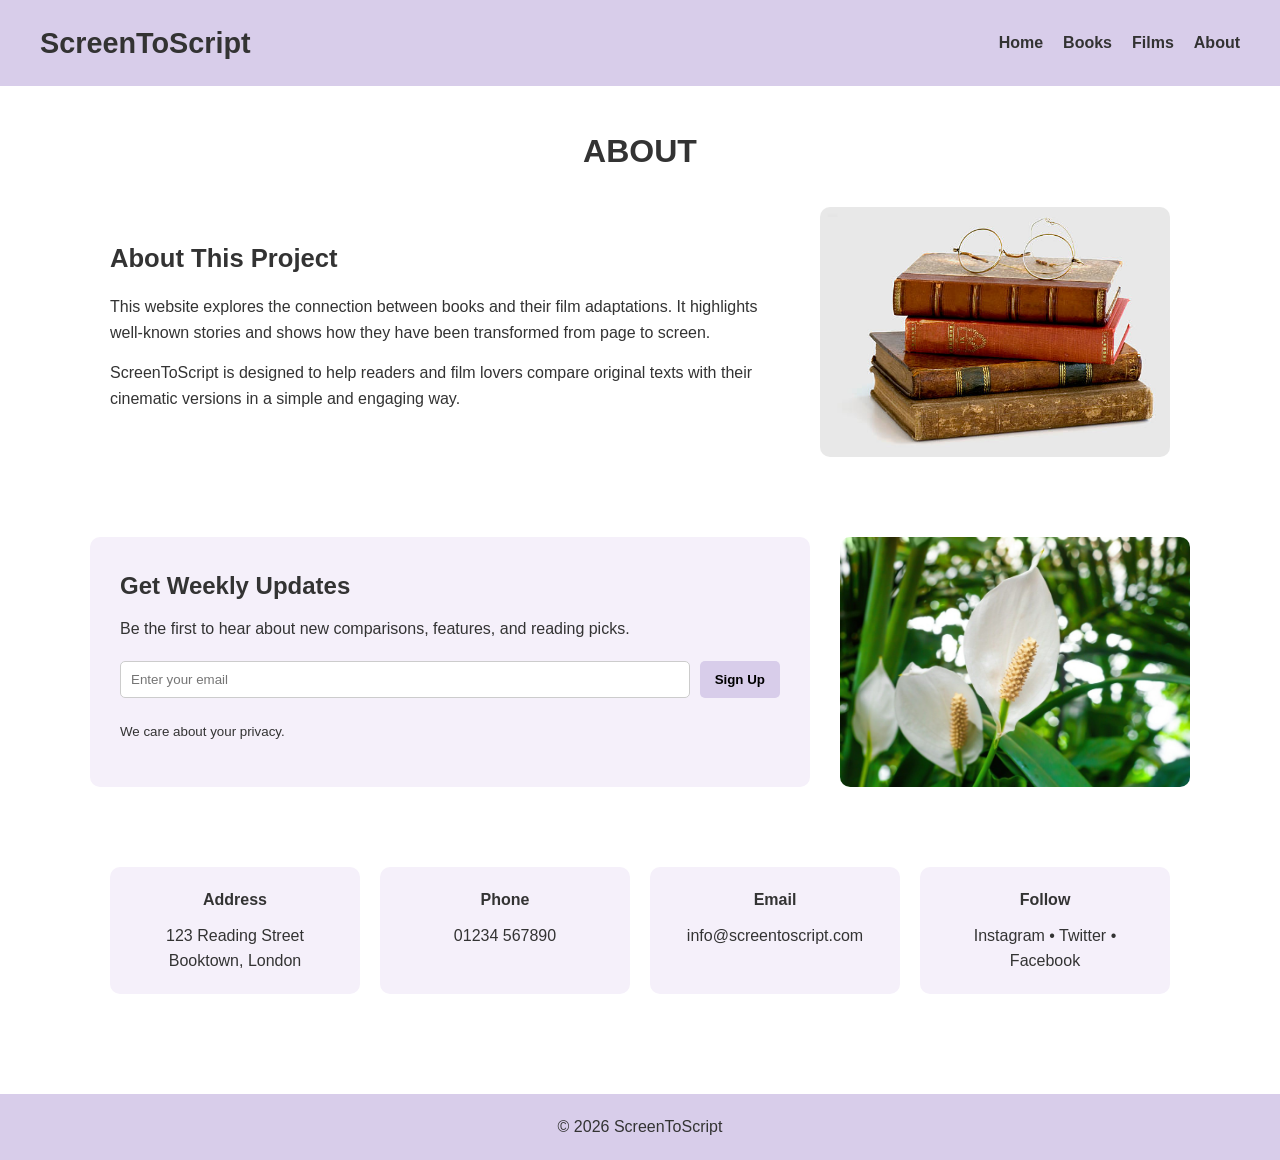
==== commit 26422f20: "plz be the fix idk what to do anymore" ====
--- a/about.html
+++ b/about.html
@@ -21,6 +21,7 @@
 <main>
     <section class="about-hero">
         <h2>ABOUT</h2>
+
         <div class="about-content">
             <div class="about-text">
                 <h3>About This Project</h3>
@@ -31,9 +32,11 @@
                 </p>
                 <p>
                     ScreenToScript is designed to help readers and film lovers compare
-                    original texts with their cinematic versions in a simple and engaging way.
+                    original texts with their cinematic versions in a simple and
+                    engaging way.
                 </p>
             </div>
+
             <div class="about-image">
                 <img src="bookStack.jpg" alt="Stack of books">
             </div>
@@ -45,12 +48,15 @@
             <div class="updates-card">
                 <h3>Get Weekly Updates</h3>
                 <p>Be the first to hear about new comparisons, features, and reading picks.</p>
+
                 <form class="updates-form">
-                    <input type="email" placeholder="Enter your email" aria-label="Email address">
+                    <input type="email" placeholder="Enter your email">
                     <button type="submit">Sign Up</button>
                 </form>
+
                 <small>We care about your privacy.</small>
             </div>
+
             <div class="updates-image">
                 <img src="flowers.jpg" alt="Decorative background">
             </div>
@@ -60,17 +66,19 @@
     <section class="about-footer-info">
         <div class="info-box">
             <h4>Address</h4>
-            <p>123 Reading Street
-Booktown, London</p>
+            <p>123 Reading Street<br>Booktown, London</p>
         </div>
+
         <div class="info-box">
             <h4>Phone</h4>
             <p>01234 567890</p>
         </div>
+
         <div class="info-box">
             <h4>Email</h4>
             <p>info@screentoscript.com</p>
         </div>
+
         <div class="info-box">
             <h4>Follow</h4>
             <p>Instagram • Twitter • Facebook</p>
--- a/style.css
+++ b/style.css
@@ -13,7 +13,6 @@
 
 img {
     display: block;
-    max-width: 100%; /* Ensure images are responsive */
 }
 
 .navbar {
@@ -61,62 +60,13 @@
     margin-bottom: 20px;
 }
 
-/* ---------- SLIDESHOW ---------- */
-.slideshow {
-    position: relative;
+.featured-image {
     width: 100%;
     max-width: 900px;
     height: 350px;
+    object-fit: cover;
+    border-radius: 10px;
     margin: 0 auto;
-    overflow: hidden;
-    border-radius: 12px;
-}
-
-.slides {
-    display: flex;
-    width: 100%;
-    height: 100%;
-    transition: transform 0.6s ease-in-out;
-    will-change: transform;
-}
-
-.slide {
-    flex: 0 0 100%;
-    width: 100%;
-    height: 100%;
-}
-
-.slide img {
-    width: 100%; /* Maintain full width */
-    height: auto; /* Ensure aspect ratio is kept */
-    max-height: 350px; /* Set a max height */
-    object-fit: cover; /* Cover the area */
-}
-
-.slide-btn {
-    position: absolute;
-    top: 50%;
-    transform: translateY(-50%);
-    background-color: rgba(0, 0, 0, 0.35);
-    color: white;
-    border: none;
-    padding: 10px 14px;
-    cursor: pointer;
-    font-size: 1.4rem;
-    border-radius: 50%;
-    z-index: 2;
-}
-
-.slide-btn:hover {
-    background-color: rgba(0, 0, 0, 0.55);
-}
-
-.slide-btn.prev {
-    left: 12px;
-}
-
-.slide-btn.next {
-    right: 12px;
 }
 
 .featured-comparisons h3 {
@@ -135,17 +85,11 @@
 .comparison-item {
     width: 220px;
     text-align: center;
-    cursor: pointer;
-    transition: transform 0.3s ease;
-}
-
-.comparison-item:hover {
-    transform: scale(1.05);
 }
 
 .comparison-item img {
     width: 220px;
-    height: 300px; /* Set uniform height */
+    height: 300px;
     object-fit: cover;
     border-radius: 8px;
     margin: 0 auto 10px;
@@ -178,7 +122,8 @@
 
 .media-item img {
     width: 220px;
-    height: 300px; /* Set uniform size */
+    height: 300px;
+    min-width: 220px;
     object-fit: cover;
     border-radius: 8px;
 }
@@ -293,38 +238,42 @@
     font-size: 1em;
 }
 
-/* ---------- STAR RATING ---------- */
-.star-rating {
+/* Goodreads-style star rating */
+.stars {
     display: inline-flex;
-    gap: 8px;
+    flex-direction: row-reverse;
     justify-content: center;
     align-items: center;
-}
-
-.star-rating button {
-    border: none;
-    background: transparent;
+    gap: 2px;
+}
+
+.stars input {
+    display: none;
+}
+
+.stars label {
+    font-size: 2.8rem;
+    color: #b8b8b8;
     cursor: pointer;
-    font-size: 2.8rem;
     line-height: 1;
-    color: #9f9f9f;
-    transition: color 0.25s ease, transform 0.2s ease, text-shadow 0.25s ease;
-    padding: 0;
-}
-
-.star-rating button::before {
-    content: "★";
-}
-
-.star-rating button.hovered,
-.star-rating button.active {
-    color: #ffffff;
+    transition: color 0.2s ease, transform 0.15s ease;
+    user-select: none;
+}
+
+.stars label:hover {
     transform: scale(1.08);
-    text-shadow: 0 0 8px rgba(255, 255, 255, 0.9),
-                 0 0 16px rgba(255, 255, 255, 0.7);
-}
-
-.star-rating button:focus-visible {
+}
+
+.stars label:hover,
+.stars label:hover ~ label {
+    color: gold;
+}
+
+.stars input:checked ~ label {
+    color: gold;
+}
+
+.stars input:focus-visible + label {
     outline: 2px solid #5c4a72;
     outline-offset: 4px;
     border-radius: 4px;
@@ -334,8 +283,6 @@
     max-width: 1100px;
     margin: 0 auto;
     padding: 40px 20px;
-    background-color: #f5f0fa; /* Light background */
-    border-radius: 10px; /* Rounded edges */
 }
 
 .about-hero h2 {
@@ -353,7 +300,6 @@
 
 .about-text {
     flex: 1;
-    padding: 20px; /* Inner padding for text */
 }
 
 .about-text h3 {
@@ -367,10 +313,9 @@
 
 .about-image img {
     width: 350px;
-    height: 250px; /* Set uniform size */
-    object-fit: cover;
-    border-radius: 10px;
-    box-shadow: 0 2px 10px rgba(0, 0, 0, 0.1); /* Subtle shadow */
+    height: 250px;
+    object-fit: cover;
+    border-radius: 10px;
 }
 
 .updates-section {
@@ -479,7 +424,7 @@
         font-size: 1.6rem;
     }
 
-    .slideshow {
+    .featured-image {
         height: 220px;
     }
 
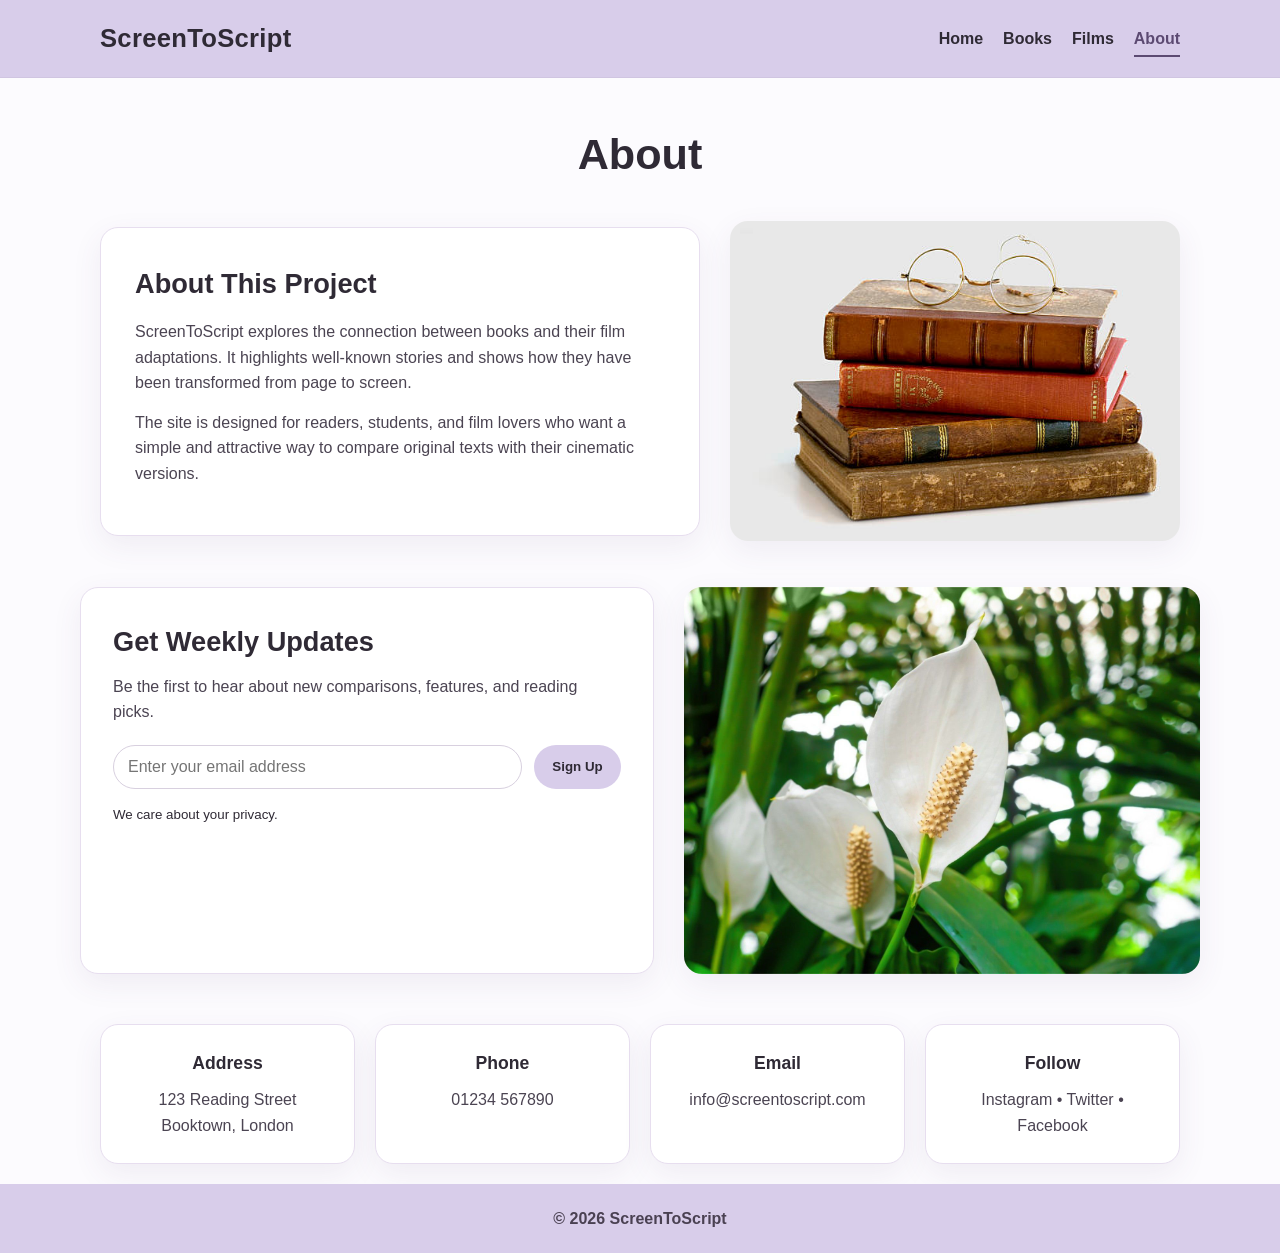
==== commit 87fa781e: "i rlly hope it works this time or im leavinggggg" ====
--- a/about.html
+++ b/about.html
@@ -7,88 +7,92 @@
     <link rel="stylesheet" href="style.css">
 </head>
 <body>
+<div class="site-wrapper">
 
-<header class="navbar">
-    <h1>ScreenToScript</h1>
-    <nav>
-        <a href="index.html">Home</a>
-        <a href="books.html">Books</a>
-        <a href="filmAdaptation.html">Films</a>
-        <a href="about.html">About</a>
-    </nav>
-</header>
+    <header class="navbar">
+        <div class="navbar-inner">
+            <a href="index.html" class="brand">ScreenToScript</a>
+            <nav class="nav-links">
+                <a href="index.html">Home</a>
+                <a href="books.html">Books</a>
+                <a href="filmAdaptation.html">Films</a>
+                <a href="about.html" class="active">About</a>
+            </nav>
+        </div>
+    </header>
 
-<main>
-    <section class="about-hero">
-        <h2>ABOUT</h2>
+    <main>
+        <section class="about-hero">
+            <h2>About</h2>
 
-        <div class="about-content">
-            <div class="about-text">
-                <h3>About This Project</h3>
-                <p>
-                    This website explores the connection between books and their film
-                    adaptations. It highlights well-known stories and shows how they
-                    have been transformed from page to screen.
-                </p>
-                <p>
-                    ScreenToScript is designed to help readers and film lovers compare
-                    original texts with their cinematic versions in a simple and
-                    engaging way.
-                </p>
+            <div class="about-content">
+                <div class="about-text">
+                    <h3>About This Project</h3>
+                    <p>
+                        ScreenToScript explores the connection between books and their
+                        film adaptations. It highlights well-known stories and shows
+                        how they have been transformed from page to screen.
+                    </p>
+                    <p>
+                        The site is designed for readers, students, and film lovers
+                        who want a simple and attractive way to compare original texts
+                        with their cinematic versions.
+                    </p>
+                </div>
+
+                <div class="about-image">
+                    <img src="bookStack.jpg" alt="Stack of books">
+                </div>
+            </div>
+        </section>
+
+        <section class="updates-section">
+            <div class="updates-wrapper">
+                <div class="updates-card">
+                    <h3>Get Weekly Updates</h3>
+                    <p>Be the first to hear about new comparisons, features, and reading picks.</p>
+
+                    <form class="updates-form">
+                        <input type="email" placeholder="Enter your email address" aria-label="Email address">
+                        <button type="submit">Sign Up</button>
+                    </form>
+
+                    <small>We care about your privacy.</small>
+                </div>
+
+                <div class="updates-image">
+                    <img src="flowers.jpg" alt="Decorative floral image">
+                </div>
+            </div>
+        </section>
+
+        <section class="about-footer-info">
+            <div class="info-box">
+                <h4>Address</h4>
+                <p>123 Reading Street<br>Booktown, London</p>
             </div>
 
-            <div class="about-image">
-                <img src="bookStack.jpg" alt="Stack of books">
-            </div>
-        </div>
-    </section>
-
-    <section class="updates-section">
-        <div class="updates-wrapper">
-            <div class="updates-card">
-                <h3>Get Weekly Updates</h3>
-                <p>Be the first to hear about new comparisons, features, and reading picks.</p>
-
-                <form class="updates-form">
-                    <input type="email" placeholder="Enter your email">
-                    <button type="submit">Sign Up</button>
-                </form>
-
-                <small>We care about your privacy.</small>
+            <div class="info-box">
+                <h4>Phone</h4>
+                <p>01234 567890</p>
             </div>
 
-            <div class="updates-image">
-                <img src="flowers.jpg" alt="Decorative background">
+            <div class="info-box">
+                <h4>Email</h4>
+                <p>info@screentoscript.com</p>
             </div>
-        </div>
-    </section>
 
-    <section class="about-footer-info">
-        <div class="info-box">
-            <h4>Address</h4>
-            <p>123 Reading Street<br>Booktown, London</p>
-        </div>
+            <div class="info-box">
+                <h4>Follow</h4>
+                <p>Instagram • Twitter • Facebook</p>
+            </div>
+        </section>
+    </main>
 
-        <div class="info-box">
-            <h4>Phone</h4>
-            <p>01234 567890</p>
-        </div>
+    <footer>
+        <p>© 2026 ScreenToScript</p>
+    </footer>
 
-        <div class="info-box">
-            <h4>Email</h4>
-            <p>info@screentoscript.com</p>
-        </div>
-
-        <div class="info-box">
-            <h4>Follow</h4>
-            <p>Instagram • Twitter • Facebook</p>
-        </div>
-    </section>
-</main>
-
-<footer>
-    <p>© 2026 ScreenToScript</p>
-</footer>
-
+</div>
 </body>
 </html>
--- a/style.css
+++ b/style.css
@@ -1,197 +1,322 @@
+:root {
+    --lavender: #d8cdea;
+    --lavender-dark: #c6b3e0;
+    --lavender-soft: #f5f0fa;
+    --text: #2f2a35;
+    --muted: #6b6473;
+    --border: #e7deef;
+    --white: #ffffff;
+    --shadow: 0 10px 30px rgba(86, 68, 116, 0.08);
+    --radius: 18px;
+    --star-empty: #c7c7c7;
+    --star-filled: #f4c542;
+    --max-width: 1120px;
+}
+
 * {
     margin: 0;
     padding: 0;
     box-sizing: border-box;
+}
+
+html {
+    scroll-behavior: smooth;
+}
+
+body {
     font-family: Arial, sans-serif;
-}
-
-body {
-    background-color: #fff;
-    color: #333;
+    background: #fcfbfe;
+    color: var(--text);
     line-height: 1.6;
 }
 
 img {
     display: block;
-}
-
+    max-width: 100%;
+}
+
+a {
+    color: inherit;
+}
+
+.site-wrapper {
+    min-height: 100vh;
+    display: flex;
+    flex-direction: column;
+}
+
+/* NAVBAR */
 .navbar {
+    background: var(--lavender);
+    border-bottom: 1px solid rgba(0, 0, 0, 0.04);
+    position: sticky;
+    top: 0;
+    z-index: 50;
+}
+
+.navbar-inner {
+    max-width: var(--max-width);
+    margin: 0 auto;
+    padding: 18px 20px;
     display: flex;
     justify-content: space-between;
     align-items: center;
-    padding: 20px 40px;
-    background-color: #d8cdea;
+    gap: 20px;
     flex-wrap: wrap;
 }
 
-.navbar h1 {
-    font-size: 1.8rem;
-}
-
-.navbar nav {
+.brand {
+    font-size: 1.6rem;
+    font-weight: 700;
+    text-decoration: none;
+    letter-spacing: 0.3px;
+}
+
+.nav-links {
     display: flex;
+    align-items: center;
+    gap: 20px;
     flex-wrap: wrap;
 }
 
-.navbar a {
-    margin-left: 20px;
+.nav-links a {
     text-decoration: none;
-    color: #333;
-    font-weight: bold;
-}
-
-.navbar a:hover {
+    font-weight: 700;
+    color: var(--text);
+    position: relative;
+    transition: 0.25s ease;
+}
+
+.nav-links a:hover,
+.nav-links a.active {
     color: #5c4a72;
 }
 
+.nav-links a::after {
+    content: "";
+    position: absolute;
+    left: 0;
+    bottom: -6px;
+    width: 0;
+    height: 2px;
+    background: #5c4a72;
+    transition: width 0.25s ease;
+}
+
+.nav-links a:hover::after,
+.nav-links a.active::after {
+    width: 100%;
+}
+
+/* LAYOUT */
 .container {
-    max-width: 1100px;
-    margin: auto;
-    padding: 20px;
-}
-
+    max-width: var(--max-width);
+    margin: 0 auto;
+    padding: 40px 20px 70px;
+}
+
+.section-spacing {
+    margin-top: 56px;
+}
+
+.section-heading {
+    text-align: center;
+    margin-bottom: 28px;
+}
+
+.section-heading h2,
+.page-title {
+    font-size: clamp(2rem, 4vw, 3rem);
+    line-height: 1.15;
+    margin-bottom: 10px;
+}
+
+.section-heading p,
+.page-subtitle {
+    color: var(--muted);
+    max-width: 720px;
+    margin: 0 auto;
+}
+
+/* HERO */
 .hero {
     text-align: center;
-    margin-bottom: 50px;
+    padding-top: 10px;
 }
 
 .hero h2 {
-    font-size: 2rem;
-    margin-bottom: 20px;
+    font-size: clamp(2rem, 4vw, 3rem);
+    margin-bottom: 14px;
+    line-height: 1.15;
+}
+
+.hero p {
+    color: var(--muted);
+    max-width: 700px;
+    margin: 0 auto 26px;
 }
 
 .featured-image {
     width: 100%;
-    max-width: 900px;
-    height: 350px;
+    height: clamp(260px, 42vw, 460px);
     object-fit: cover;
-    border-radius: 10px;
-    margin: 0 auto;
-}
-
-.featured-comparisons h3 {
-    text-align: center;
-    margin-bottom: 25px;
-    font-size: 1.6rem;
-}
-
+    border-radius: 22px;
+    box-shadow: var(--shadow);
+}
+
+/* FEATURED COMPARISONS */
 .comparison-container {
-    display: flex;
-    justify-content: center;
-    gap: 25px;
-    flex-wrap: wrap;
+    display: grid;
+    grid-template-columns: repeat(3, 1fr);
+    gap: 24px;
+}
+
+.comparison-item,
+.media-item,
+.info-box,
+.updates-card {
+    background: var(--white);
+    border: 1px solid var(--border);
+    border-radius: var(--radius);
+    box-shadow: var(--shadow);
 }
 
 .comparison-item {
-    width: 220px;
-    text-align: center;
+    overflow: hidden;
+    text-align: center;
+    transition: transform 0.25s ease, box-shadow 0.25s ease;
+}
+
+.comparison-item:hover {
+    transform: translateY(-4px);
 }
 
 .comparison-item img {
-    width: 220px;
-    height: 300px;
+    width: 100%;
+    height: 360px;
     object-fit: cover;
-    border-radius: 8px;
-    margin: 0 auto 10px;
+}
+
+.comparison-item-content {
+    padding: 18px 16px 22px;
+}
+
+.comparison-item h3 {
+    font-size: 1.15rem;
+    margin-bottom: 8px;
 }
 
 .comparison-item p {
-    font-weight: bold;
-}
-
-.page-title {
-    font-size: 2em;
-    margin-bottom: 30px;
-    text-align: center;
+    color: var(--muted);
+    margin-bottom: 16px;
+}
+
+/* BUTTONS */
+.button {
+    display: inline-block;
+    padding: 12px 18px;
+    background: var(--lavender);
+    color: var(--text);
+    text-decoration: none;
+    border-radius: 999px;
+    font-weight: 700;
+    transition: 0.25s ease;
+    border: none;
+    cursor: pointer;
+}
+
+.button:hover {
+    background: var(--lavender-dark);
+    transform: translateY(-1px);
+}
+
+/* MEDIA LIST PAGES */
+.page-header {
+    text-align: center;
+    margin-bottom: 32px;
 }
 
 .media-list {
     display: flex;
     flex-direction: column;
-    gap: 30px;
+    gap: 24px;
 }
 
 .media-item {
+    display: grid;
+    grid-template-columns: 260px 1fr;
+    align-items: stretch;
+    overflow: hidden;
+}
+
+.media-item img {
+    width: 100%;
+    height: 100%;
+    min-height: 320px;
+    object-fit: cover;
+}
+
+.media-text {
+    padding: 28px;
     display: flex;
-    align-items: center;
-    gap: 30px;
-    background-color: #f5f0fa;
-    padding: 20px;
-    border-radius: 10px;
-}
-
-.media-item img {
-    width: 220px;
-    height: 300px;
-    min-width: 220px;
-    object-fit: cover;
-    border-radius: 8px;
-}
-
-.media-text {
-    flex: 1;
+    flex-direction: column;
+    justify-content: center;
 }
 
 .media-text h3 {
-    font-size: 1.8em;
+    font-size: 1.7rem;
     margin-bottom: 10px;
 }
 
 .media-text p {
-    margin-bottom: 15px;
-}
-
-.button {
-    display: inline-block;
-    padding: 10px 15px;
-    background-color: #d8cdea;
-    color: #333;
-    text-decoration: none;
-    border-radius: 5px;
-    font-weight: bold;
-    transition: 0.3s ease;
-}
-
-.button:hover {
-    background-color: #c6b3e0;
-}
-
+    color: var(--muted);
+    margin-bottom: 18px;
+    max-width: 560px;
+}
+
+/* COMPARISON PAGE */
 .comparison-page {
-    max-width: 1100px;
+    max-width: var(--max-width);
     margin: 0 auto;
-    background-color: #fff;
+    padding: 34px 20px 80px;
 }
 
 .comparison-title {
     text-align: center;
-    padding: 50px 20px 40px;
+    padding: 10px 0 28px;
 }
 
 .small-heading {
-    font-size: 0.9em;
-    color: #666;
+    font-size: 0.95rem;
+    color: var(--muted);
     margin-bottom: 8px;
+    letter-spacing: 0.03em;
+    text-transform: uppercase;
 }
 
 .comparison-title h2 {
-    font-size: 2em;
-    line-height: 1.3;
+    font-size: clamp(2rem, 4vw, 2.7rem);
+    line-height: 1.2;
 }
 
 .comparison-grid {
     display: grid;
     grid-template-columns: 1fr 1fr;
-    border-top: 1px solid #ddd;
-    border-bottom: 1px solid #ddd;
+    background: var(--white);
+    border: 1px solid var(--border);
+    border-radius: 24px 24px 0 0;
+    overflow: hidden;
+    box-shadow: var(--shadow);
 }
 
 .comparison-box {
-    min-height: 320px;
-    border: 1px solid #ddd;
+    min-height: 380px;
+    border: 1px solid var(--border);
     display: flex;
     justify-content: center;
     align-items: center;
-    padding: 30px;
+    padding: 34px;
+    background: var(--white);
 }
 
 .image-box {
@@ -200,7 +325,8 @@
 
 .image-box img {
     width: 100%;
-    height: 320px;
+    height: 100%;
+    min-height: 380px;
     object-fit: cover;
 }
 
@@ -210,53 +336,67 @@
 }
 
 .text-box h3 {
-    font-size: 1.4em;
-    margin-bottom: 20px;
+    font-size: 1.6rem;
+    margin-bottom: 18px;
 }
 
 .text-box p {
-    max-width: 350px;
-    line-height: 1.7;
-    color: #444;
-    font-size: 0.95em;
+    max-width: 420px;
+    line-height: 1.8;
+    color: #4b4452;
+    font-size: 1rem;
 }
 
 .rating-section {
-    background-color: #d8cdea;
+    background: var(--lavender);
     display: grid;
     grid-template-columns: 1fr 1fr;
-    padding: 20px 30px 30px;
-    gap: 20px;
+    gap: 24px;
+    padding: 26px 28px 34px;
+    border-radius: 0 0 24px 24px;
+    box-shadow: var(--shadow);
 }
 
 .rating-box {
     text-align: center;
+    background: rgba(255, 255, 255, 0.24);
+    border: 1px solid rgba(255, 255, 255, 0.35);
+    border-radius: 18px;
+    padding: 20px;
 }
 
 .rating-box h4 {
-    margin-bottom: 12px;
-    font-size: 1em;
-}
-
-/* Goodreads-style star rating */
+    margin-bottom: 6px;
+    font-size: 1rem;
+}
+
+.rating-box p {
+    color: #5b5363;
+    font-size: 0.95rem;
+    margin-bottom: 14px;
+}
+
+/* GOODREADS STYLE STAR RATING */
 .stars {
     display: inline-flex;
     flex-direction: row-reverse;
     justify-content: center;
     align-items: center;
-    gap: 2px;
+    gap: 4px;
 }
 
 .stars input {
-    display: none;
+    position: absolute;
+    opacity: 0;
+    pointer-events: none;
 }
 
 .stars label {
-    font-size: 2.8rem;
-    color: #b8b8b8;
     cursor: pointer;
+    font-size: 2.6rem;
     line-height: 1;
-    transition: color 0.2s ease, transform 0.15s ease;
+    color: var(--star-empty);
+    transition: transform 0.15s ease, color 0.2s ease;
     user-select: none;
 }
 
@@ -266,208 +406,268 @@
 
 .stars label:hover,
 .stars label:hover ~ label {
-    color: gold;
+    color: var(--star-filled);
 }
 
 .stars input:checked ~ label {
-    color: gold;
+    color: var(--star-filled);
 }
 
 .stars input:focus-visible + label {
     outline: 2px solid #5c4a72;
     outline-offset: 4px;
-    border-radius: 4px;
-}
-
+    border-radius: 6px;
+}
+
+.rating-value {
+    margin-top: 14px;
+    font-weight: 700;
+    color: #51475d;
+    min-height: 24px;
+}
+
+/* ABOUT PAGE */
 .about-hero {
-    max-width: 1100px;
+    max-width: var(--max-width);
     margin: 0 auto;
-    padding: 40px 20px;
+    padding: 42px 20px 10px;
 }
 
 .about-hero h2 {
     text-align: center;
-    margin-bottom: 30px;
-    font-size: 2rem;
+    margin-bottom: 32px;
+    font-size: clamp(2rem, 4vw, 2.7rem);
 }
 
 .about-content {
-    display: flex;
+    display: grid;
+    grid-template-columns: 1.2fr 0.9fr;
     gap: 30px;
     align-items: center;
-    flex-wrap: wrap;
 }
 
 .about-text {
-    flex: 1;
+    background: var(--white);
+    border: 1px solid var(--border);
+    border-radius: var(--radius);
+    box-shadow: var(--shadow);
+    padding: 34px;
 }
 
 .about-text h3 {
-    margin-bottom: 15px;
-    font-size: 1.6rem;
+    margin-bottom: 14px;
+    font-size: 1.7rem;
 }
 
 .about-text p {
-    margin-bottom: 15px;
+    margin-bottom: 14px;
+    color: #4b4452;
 }
 
 .about-image img {
-    width: 350px;
-    height: 250px;
+    width: 100%;
+    height: 320px;
     object-fit: cover;
-    border-radius: 10px;
+    border-radius: var(--radius);
+    box-shadow: var(--shadow);
 }
 
 .updates-section {
-    padding: 40px 20px;
+    padding: 36px 20px 10px;
 }
 
 .updates-wrapper {
-    max-width: 1100px;
+    max-width: var(--max-width);
     margin: 0 auto;
-    display: flex;
+    display: grid;
+    grid-template-columns: 1fr 0.9fr;
     gap: 30px;
     align-items: stretch;
-    flex-wrap: wrap;
 }
 
 .updates-card {
-    flex: 1;
-    background-color: #f5f0fa;
-    padding: 30px;
-    border-radius: 10px;
+    padding: 32px;
 }
 
 .updates-card h3 {
     margin-bottom: 10px;
-    font-size: 1.5rem;
+    font-size: 1.7rem;
 }
 
 .updates-card p {
-    margin-bottom: 15px;
+    margin-bottom: 16px;
+    color: #4b4452;
 }
 
 .updates-form {
     display: flex;
-    gap: 10px;
-    margin: 20px 0;
+    gap: 12px;
+    margin: 20px 0 12px;
     flex-wrap: wrap;
 }
 
 .updates-form input {
     flex: 1;
-    padding: 10px;
-    border: 1px solid #ccc;
-    border-radius: 5px;
     min-width: 220px;
+    padding: 12px 14px;
+    border: 1px solid #d8d0df;
+    border-radius: 999px;
+    font-size: 1rem;
+    outline: none;
+}
+
+.updates-form input:focus {
+    border-color: #a388ca;
+    box-shadow: 0 0 0 4px rgba(163, 136, 202, 0.12);
 }
 
 .updates-form button {
-    padding: 10px 15px;
+    padding: 12px 18px;
     border: none;
-    background-color: #d8cdea;
+    background: var(--lavender);
+    color: var(--text);
     cursor: pointer;
-    border-radius: 5px;
-    font-weight: bold;
+    border-radius: 999px;
+    font-weight: 700;
+    transition: 0.25s ease;
 }
 
 .updates-form button:hover {
-    background-color: #c6b3e0;
+    background: var(--lavender-dark);
 }
 
 .updates-image img {
-    width: 350px;
-    height: 250px;
+    width: 100%;
+    height: 100%;
+    min-height: 280px;
     object-fit: cover;
-    border-radius: 10px;
+    border-radius: var(--radius);
+    box-shadow: var(--shadow);
 }
 
 .about-footer-info {
-    max-width: 1100px;
-    margin: 0 auto;
-    padding: 40px 20px;
+    max-width: var(--max-width);
+    margin: 20px auto 0;
+    padding: 20px;
     display: grid;
     grid-template-columns: repeat(4, 1fr);
     gap: 20px;
 }
 
 .info-box {
-    background-color: #f5f0fa;
-    padding: 20px;
-    border-radius: 10px;
+    padding: 24px;
     text-align: center;
 }
 
 .info-box h4 {
     margin-bottom: 10px;
-}
-
+    font-size: 1.1rem;
+}
+
+.info-box p {
+    color: #4b4452;
+}
+
+/* FOOTER */
 footer {
-    text-align: center;
-    padding: 20px;
-    background-color: #d8cdea;
-    margin-top: 60px;
+    margin-top: auto;
+    text-align: center;
+    padding: 22px 20px;
+    background: var(--lavender);
+    color: #4a4152;
+    font-weight: 700;
+}
+
+/* RESPONSIVE */
+@media (max-width: 980px) {
+    .comparison-container {
+        grid-template-columns: 1fr;
+    }
+
+    .about-content,
+    .updates-wrapper {
+        grid-template-columns: 1fr;
+    }
+
+    .about-footer-info {
+        grid-template-columns: repeat(2, 1fr);
+    }
+
+    .media-item {
+        grid-template-columns: 1fr;
+    }
+
+    .media-item img {
+        min-height: 280px;
+        max-height: 360px;
+    }
 }
 
 @media (max-width: 768px) {
-    .navbar {
+    .navbar-inner {
         flex-direction: column;
         text-align: center;
-        gap: 15px;
-    }
-
-    .navbar a {
-        margin: 0 10px;
-    }
-
-    .hero h2 {
-        font-size: 1.6rem;
-    }
-
-    .featured-image {
-        height: 220px;
-    }
-
-    .comparison-item {
-        width: 160px;
-    }
-
-    .comparison-item img {
-        width: 160px;
-        height: 220px;
-    }
-
-    .media-item {
-        flex-direction: column;
-        text-align: center;
-    }
-
-    .media-item img {
-        width: 160px;
-        height: 220px;
-        min-width: 160px;
+    }
+
+    .nav-links {
+        justify-content: center;
+    }
+
+    .hero h2,
+    .comparison-title h2,
+    .page-title,
+    .about-hero h2 {
+        font-size: 2rem;
     }
 
     .comparison-grid {
         grid-template-columns: 1fr;
     }
 
+    .comparison-box,
     .image-box img {
-        height: 220px;
+        min-height: 260px;
     }
 
     .rating-section {
         grid-template-columns: 1fr;
-        gap: 20px;
+    }
+
+    .comparison-item img {
+        height: 320px;
     }
 
     .about-footer-info {
-        grid-template-columns: 1fr 1fr;
-    }
-
+        grid-template-columns: 1fr;
+    }
+
+    .stars label {
+        font-size: 2.2rem;
+    }
+}
+
+@media (max-width: 480px) {
+    .container,
+    .comparison-page,
+    .about-hero,
+    .updates-section {
+        padding-left: 14px;
+        padding-right: 14px;
+    }
+
+    .comparison-item img,
+    .media-item img,
     .about-image img,
     .updates-image img {
-        width: 100%;
-        height: 220px;
+        height: 240px;
+    }
+
+    .text-box h3,
+    .media-text h3 {
+        font-size: 1.35rem;
+    }
+
+    .stars label {
+        font-size: 2rem;
     }
 }
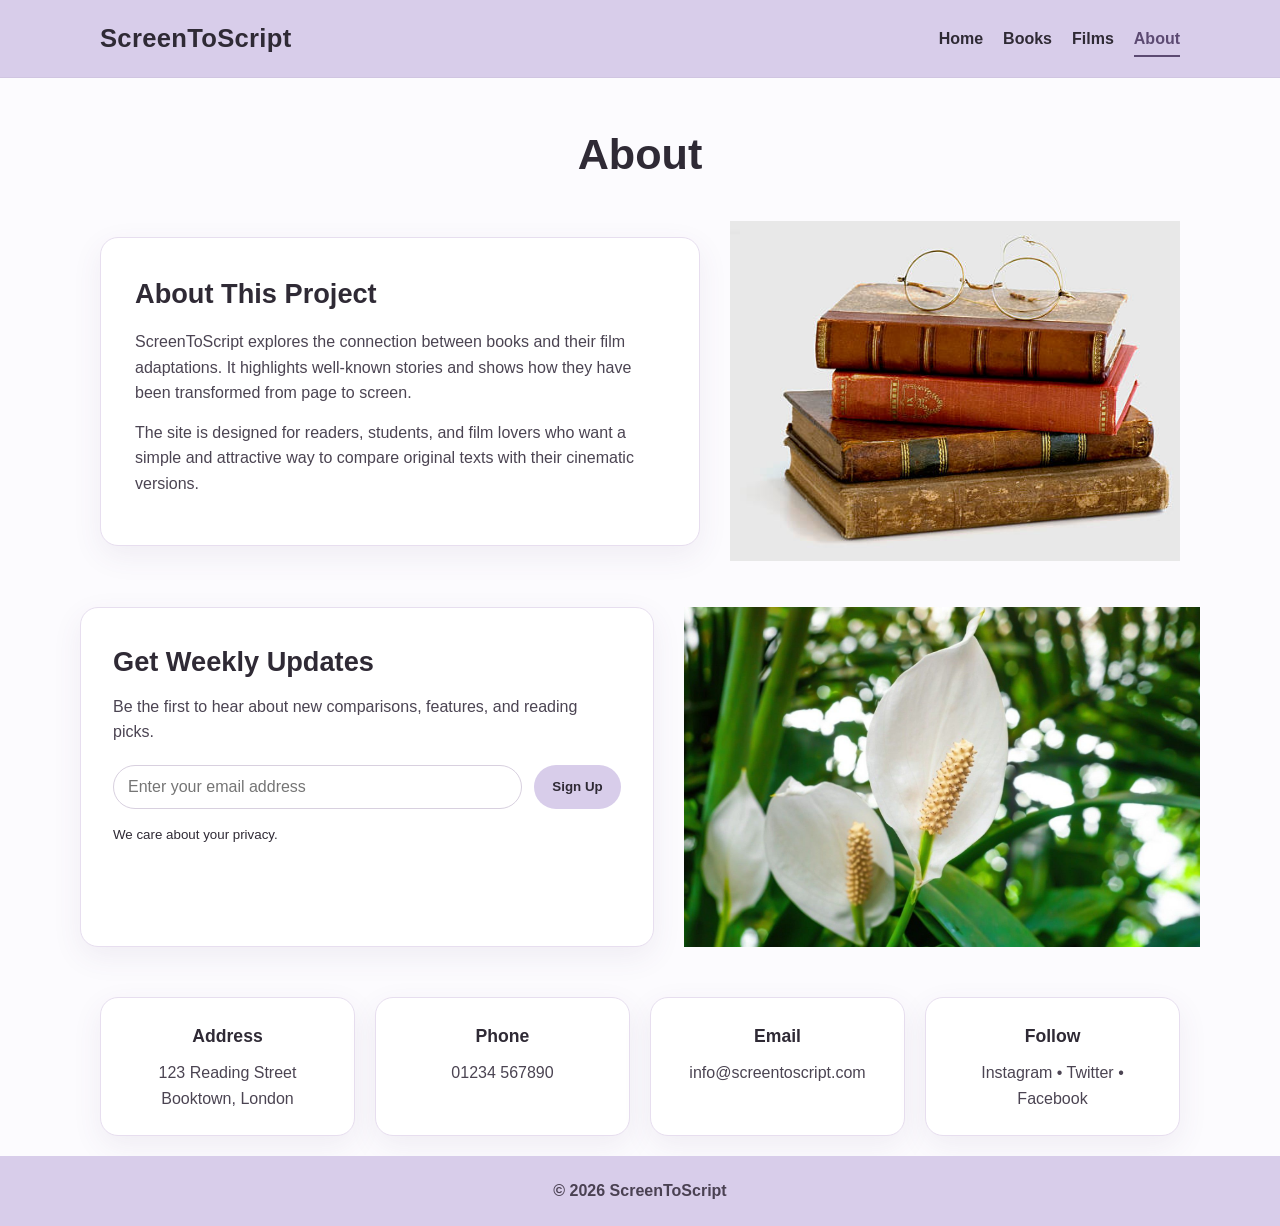
==== commit cd415f25: "does this fix it?????" ====
--- a/about.html
+++ b/about.html
@@ -94,5 +94,6 @@
     </footer>
 
 </div>
+<script src="script.js"></script>
 </body>
 </html>
--- a/style.css
+++ b/style.css
@@ -158,7 +158,7 @@
 
 .featured-image {
     width: 100%;
-    height: clamp(260px, 42vw, 460px);
+    height: clamp(280px, 45vw, 480px);
     object-fit: cover;
     border-radius: 22px;
     box-shadow: var(--shadow);
@@ -191,9 +191,14 @@
     transform: translateY(-4px);
 }
 
-.comparison-item img {
+/* UNIFIED IMAGE SIZING */
+.comparison-item img,
+.media-item img,
+.comparison-box.image-box img,
+.about-image img,
+.updates-image img {
     width: 100%;
-    height: 360px;
+    height: 340px;
     object-fit: cover;
 }
 
@@ -249,13 +254,6 @@
     overflow: hidden;
 }
 
-.media-item img {
-    width: 100%;
-    height: 100%;
-    min-height: 320px;
-    object-fit: cover;
-}
-
 .media-text {
     padding: 28px;
     display: flex;
@@ -321,13 +319,10 @@
 
 .image-box {
     padding: 0;
-}
-
-.image-box img {
-    width: 100%;
-    height: 100%;
-    min-height: 380px;
-    object-fit: cover;
+    display: flex;
+    align-items: center;
+    justify-content: center;
+    overflow: hidden;
 }
 
 .text-box {
@@ -462,14 +457,6 @@
 .about-text p {
     margin-bottom: 14px;
     color: #4b4452;
-}
-
-.about-image img {
-    width: 100%;
-    height: 320px;
-    object-fit: cover;
-    border-radius: var(--radius);
-    box-shadow: var(--shadow);
 }
 
 .updates-section {
@@ -536,15 +523,6 @@
     background: var(--lavender-dark);
 }
 
-.updates-image img {
-    width: 100%;
-    height: 100%;
-    min-height: 280px;
-    object-fit: cover;
-    border-radius: var(--radius);
-    box-shadow: var(--shadow);
-}
-
 .about-footer-info {
     max-width: var(--max-width);
     margin: 20px auto 0;
@@ -596,11 +574,6 @@
     .media-item {
         grid-template-columns: 1fr;
     }
-
-    .media-item img {
-        min-height: 280px;
-        max-height: 360px;
-    }
 }
 
 @media (max-width: 768px) {
@@ -633,16 +606,13 @@
         grid-template-columns: 1fr;
     }
 
-    .comparison-item img {
-        height: 320px;
-    }
-
-    .about-footer-info {
-        grid-template-columns: 1fr;
-    }
-
-    .stars label {
-        font-size: 2.2rem;
+    /* Smaller image heights on tablets */
+    .comparison-item img,
+    .media-item img,
+    .comparison-box.image-box img,
+    .about-image img,
+    .updates-image img {
+        height: 280px;
     }
 }
 
@@ -657,9 +627,10 @@
 
     .comparison-item img,
     .media-item img,
+    .comparison-box.image-box img,
     .about-image img,
     .updates-image img {
-        height: 240px;
+        height: 220px;
     }
 
     .text-box h3,
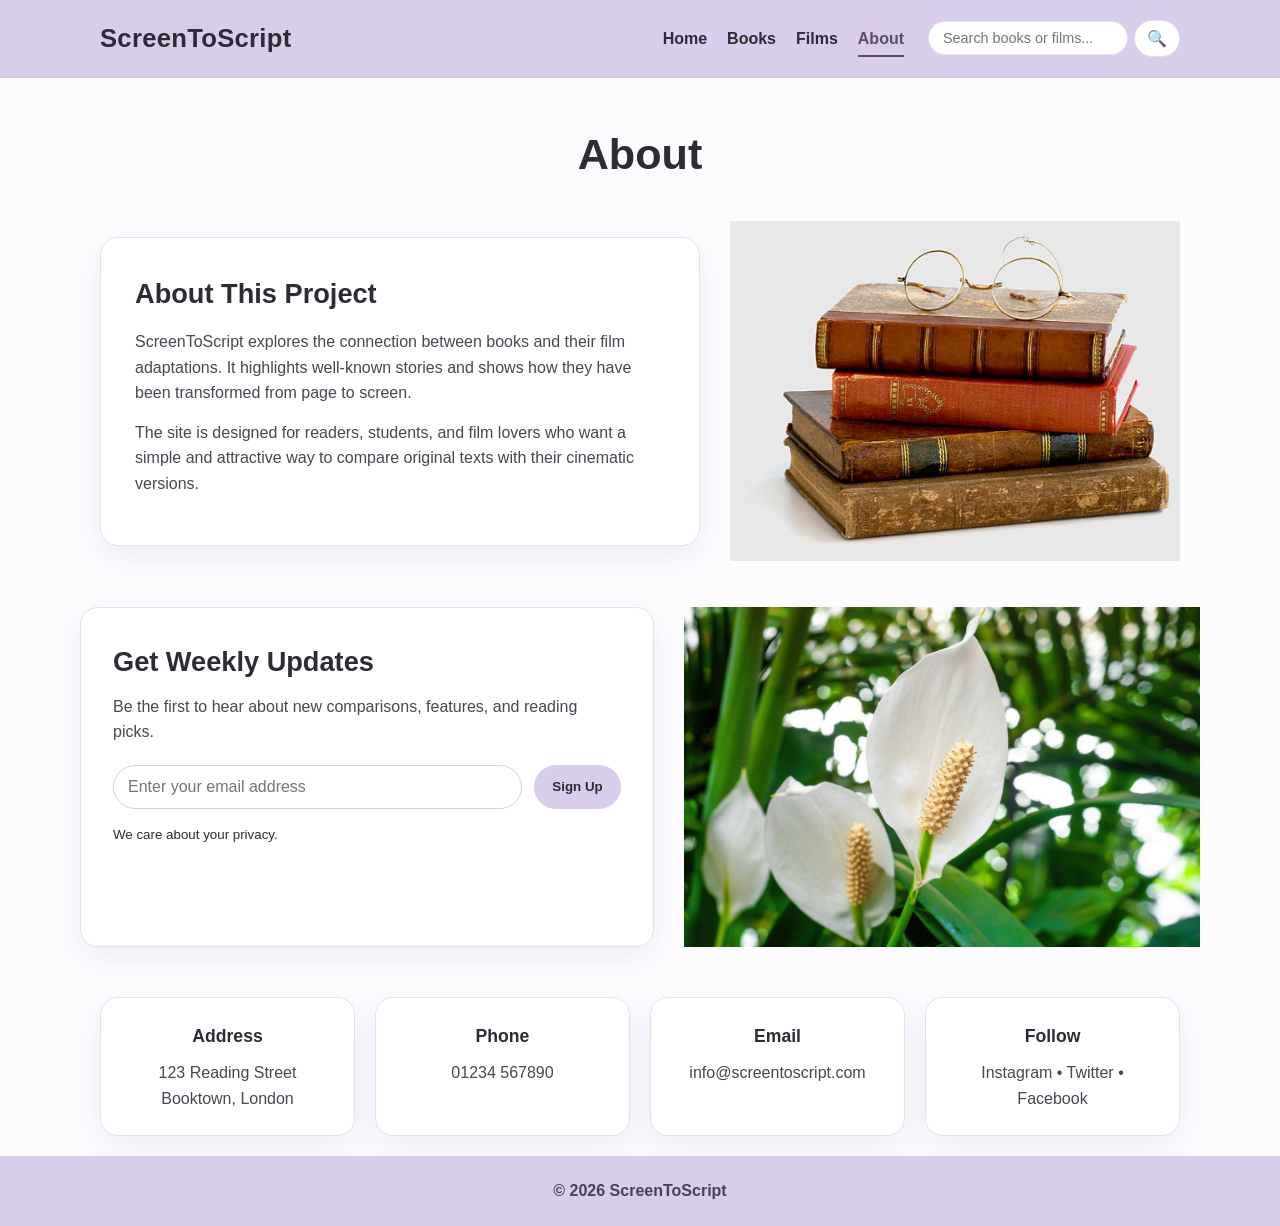
==== commit 0daa31da: "adding the search button" ====
--- a/about.html
+++ b/about.html
@@ -4,7 +4,7 @@
     <meta charset="UTF-8">
     <meta name="viewport" content="width=device-width, initial-scale=1.0">
     <title>ScreenToScript - About</title>
-    <link rel="stylesheet" href="style.css">
+    <link rel="stylesheet" href="style.css?v=8">
 </head>
 <body>
 <div class="site-wrapper">
@@ -12,12 +12,19 @@
     <header class="navbar">
         <div class="navbar-inner">
             <a href="index.html" class="brand">ScreenToScript</a>
-            <nav class="nav-links">
-                <a href="index.html">Home</a>
-                <a href="books.html">Books</a>
-                <a href="filmAdaptation.html">Films</a>
-                <a href="about.html" class="active">About</a>
-            </nav>
+            <div class="nav-right">
+                <nav class="nav-links">
+                    <a href="index.html">Home</a>
+                    <a href="books.html">Books</a>
+                    <a href="filmAdaptation.html">Films</a>
+                    <a href="about.html" class="active">About</a>
+                </nav>
+                <div class="search-container">
+                    <input type="text" id="searchInput" placeholder="Search books or films..." aria-label="Search">
+                    <button id="searchButton" class="search-btn" aria-label="Search">🔍</button>
+                    <div id="searchResults" class="search-results"></div>
+                </div>
+            </div>
         </div>
     </header>
 
@@ -41,7 +48,7 @@
                 </div>
 
                 <div class="about-image">
-                    <img src="bookStack.jpg" alt="Stack of books">
+                    <img src="bookStack.jpg" alt="Stack of books" style="width:100%; height:340px; object-fit:cover;">
                 </div>
             </div>
         </section>
@@ -61,7 +68,7 @@
                 </div>
 
                 <div class="updates-image">
-                    <img src="flowers.jpg" alt="Decorative floral image">
+                    <img src="flowers.jpg" alt="Decorative floral image" style="width:100%; height:340px; object-fit:cover;">
                 </div>
             </div>
         </section>
@@ -94,6 +101,6 @@
     </footer>
 
 </div>
-<script src="script.js"></script>
+<script src="script.js?v=8"></script>
 </body>
 </html>
--- a/style.css
+++ b/style.css
@@ -45,7 +45,7 @@
     flex-direction: column;
 }
 
-/* NAVBAR */
+/* ===== NAVBAR ===== */
 .navbar {
     background: var(--lavender);
     border-bottom: 1px solid rgba(0, 0, 0, 0.04);
@@ -59,10 +59,10 @@
     margin: 0 auto;
     padding: 18px 20px;
     display: flex;
+    align-items: center;
     justify-content: space-between;
-    align-items: center;
-    gap: 20px;
     flex-wrap: wrap;
+    gap: 16px;
 }
 
 .brand {
@@ -70,13 +70,20 @@
     font-weight: 700;
     text-decoration: none;
     letter-spacing: 0.3px;
+    white-space: nowrap;
+}
+
+.nav-right {
+    display: flex;
+    align-items: center;
+    gap: 24px;
+    flex-wrap: wrap;
 }
 
 .nav-links {
     display: flex;
     align-items: center;
     gap: 20px;
-    flex-wrap: wrap;
 }
 
 .nav-links a {
@@ -108,7 +115,100 @@
     width: 100%;
 }
 
-/* LAYOUT */
+/* ===== SEARCH BAR ===== */
+.search-container {
+    position: relative;
+    display: flex;
+    align-items: center;
+    gap: 6px;
+}
+
+#searchInput {
+    padding: 8px 14px;
+    border: 1px solid var(--border);
+    border-radius: 999px;
+    font-size: 0.9rem;
+    outline: none;
+    background: var(--white);
+    width: 200px;
+    transition: 0.2s;
+}
+
+#searchInput:focus {
+    border-color: var(--lavender-dark);
+    box-shadow: 0 0 0 3px rgba(198, 179, 224, 0.3);
+    width: 240px;
+}
+
+.search-btn {
+    background: var(--white);
+    border: 1px solid var(--border);
+    border-radius: 999px;
+    padding: 8px 12px;
+    cursor: pointer;
+    font-size: 1rem;
+    transition: 0.2s;
+}
+
+.search-btn:hover {
+    background: var(--lavender-dark);
+    border-color: var(--lavender-dark);
+}
+
+.search-results {
+    position: absolute;
+    top: 48px;
+    right: 0;
+    background: var(--white);
+    border: 1px solid var(--border);
+    border-radius: var(--radius);
+    box-shadow: var(--shadow);
+    width: 280px;
+    max-height: 350px;
+    overflow-y: auto;
+    z-index: 100;
+    display: none;
+    flex-direction: column;
+}
+
+.search-results.show {
+    display: flex;
+}
+
+.search-result-item {
+    padding: 12px 16px;
+    border-bottom: 1px solid var(--border);
+    cursor: pointer;
+    transition: background 0.15s;
+}
+
+.search-result-item:last-child {
+    border-bottom: none;
+}
+
+.search-result-item:hover {
+    background: var(--lavender-soft);
+}
+
+.search-result-title {
+    font-weight: 700;
+    margin-bottom: 4px;
+}
+
+.search-result-type {
+    font-size: 0.75rem;
+    color: var(--muted);
+    text-transform: uppercase;
+    letter-spacing: 0.5px;
+}
+
+.no-results {
+    padding: 16px;
+    text-align: center;
+    color: var(--muted);
+}
+
+/* ===== LAYOUT ===== */
 .container {
     max-width: var(--max-width);
     margin: 0 auto;
@@ -138,7 +238,7 @@
     margin: 0 auto;
 }
 
-/* HERO */
+/* ===== HERO ===== */
 .hero {
     text-align: center;
     padding-top: 10px;
@@ -164,7 +264,7 @@
     box-shadow: var(--shadow);
 }
 
-/* FEATURED COMPARISONS */
+/* ===== FEATURED COMPARISONS ===== */
 .comparison-container {
     display: grid;
     grid-template-columns: repeat(3, 1fr);
@@ -179,6 +279,7 @@
     border: 1px solid var(--border);
     border-radius: var(--radius);
     box-shadow: var(--shadow);
+    transition: box-shadow 0.3s ease, transform 0.2s ease;
 }
 
 .comparison-item {
@@ -189,6 +290,7 @@
 
 .comparison-item:hover {
     transform: translateY(-4px);
+    box-shadow: 0 15px 35px rgba(86, 68, 116, 0.15);
 }
 
 /* UNIFIED IMAGE SIZING */
@@ -197,9 +299,9 @@
 .comparison-box.image-box img,
 .about-image img,
 .updates-image img {
-    width: 100%;
-    height: 340px;
-    object-fit: cover;
+    width: 100% !important;
+    height: 340px !important;
+    object-fit: cover !important;
 }
 
 .comparison-item-content {
@@ -216,7 +318,7 @@
     margin-bottom: 16px;
 }
 
-/* BUTTONS */
+/* ===== BUTTONS ===== */
 .button {
     display: inline-block;
     padding: 12px 18px;
@@ -228,6 +330,8 @@
     transition: 0.25s ease;
     border: none;
     cursor: pointer;
+    position: relative;
+    overflow: hidden;
 }
 
 .button:hover {
@@ -235,7 +339,27 @@
     transform: translateY(-1px);
 }
 
-/* MEDIA LIST PAGES */
+/* Ripple effect */
+.button::after {
+    content: '';
+    position: absolute;
+    top: 50%;
+    left: 50%;
+    width: 0;
+    height: 0;
+    background: rgba(255,255,255,0.3);
+    border-radius: 50%;
+    transform: translate(-50%, -50%);
+    transition: width 0.4s ease, height 0.4s ease;
+}
+
+.button:active::after {
+    width: 100%;
+    height: 100%;
+    opacity: 0;
+}
+
+/* ===== MEDIA LIST PAGES ===== */
 .page-header {
     text-align: center;
     margin-bottom: 32px;
@@ -252,6 +376,11 @@
     grid-template-columns: 260px 1fr;
     align-items: stretch;
     overflow: hidden;
+    transition: box-shadow 0.3s ease;
+}
+
+.media-item:hover {
+    box-shadow: 0 15px 35px rgba(86, 68, 116, 0.15);
 }
 
 .media-text {
@@ -272,7 +401,7 @@
     max-width: 560px;
 }
 
-/* COMPARISON PAGE */
+/* ===== COMPARISON PAGES ===== */
 .comparison-page {
     max-width: var(--max-width);
     margin: 0 auto;
@@ -342,6 +471,7 @@
     font-size: 1rem;
 }
 
+/* ===== RATING SECTION ===== */
 .rating-section {
     background: var(--lavender);
     display: grid;
@@ -365,13 +495,7 @@
     font-size: 1rem;
 }
 
-.rating-box p {
-    color: #5b5363;
-    font-size: 0.95rem;
-    margin-bottom: 14px;
-}
-
-/* GOODREADS STYLE STAR RATING */
+/* STAR RATING */
 .stars {
     display: inline-flex;
     flex-direction: row-reverse;
@@ -408,12 +532,6 @@
     color: var(--star-filled);
 }
 
-.stars input:focus-visible + label {
-    outline: 2px solid #5c4a72;
-    outline-offset: 4px;
-    border-radius: 6px;
-}
-
 .rating-value {
     margin-top: 14px;
     font-weight: 700;
@@ -421,7 +539,7 @@
     min-height: 24px;
 }
 
-/* ABOUT PAGE */
+/* ===== ABOUT PAGE ===== */
 .about-hero {
     max-width: var(--max-width);
     margin: 0 auto;
@@ -546,7 +664,7 @@
     color: #4b4452;
 }
 
-/* FOOTER */
+/* ===== FOOTER ===== */
 footer {
     margin-top: auto;
     text-align: center;
@@ -556,21 +674,18 @@
     font-weight: 700;
 }
 
-/* RESPONSIVE */
+/* ===== RESPONSIVE ===== */
 @media (max-width: 980px) {
     .comparison-container {
         grid-template-columns: 1fr;
     }
-
     .about-content,
     .updates-wrapper {
         grid-template-columns: 1fr;
     }
-
     .about-footer-info {
         grid-template-columns: repeat(2, 1fr);
     }
-
     .media-item {
         grid-template-columns: 1fr;
     }
@@ -579,40 +694,51 @@
 @media (max-width: 768px) {
     .navbar-inner {
         flex-direction: column;
+        align-items: stretch;
         text-align: center;
     }
-
+    .nav-right {
+        justify-content: center;
+        flex-direction: column;
+        gap: 12px;
+    }
     .nav-links {
         justify-content: center;
-    }
-
+        flex-wrap: wrap;
+    }
+    .search-container {
+        justify-content: center;
+    }
+    #searchInput {
+        width: 100%;
+        max-width: 240px;
+    }
+    #searchInput:focus {
+        width: 100%;
+        max-width: 260px;
+    }
     .hero h2,
     .comparison-title h2,
     .page-title,
     .about-hero h2 {
         font-size: 2rem;
     }
-
     .comparison-grid {
         grid-template-columns: 1fr;
     }
-
     .comparison-box,
     .image-box img {
         min-height: 260px;
     }
-
     .rating-section {
         grid-template-columns: 1fr;
     }
-
-    /* Smaller image heights on tablets */
     .comparison-item img,
     .media-item img,
     .comparison-box.image-box img,
     .about-image img,
     .updates-image img {
-        height: 280px;
+        height: 280px !important;
     }
 }
 
@@ -624,20 +750,17 @@
         padding-left: 14px;
         padding-right: 14px;
     }
-
     .comparison-item img,
     .media-item img,
     .comparison-box.image-box img,
     .about-image img,
     .updates-image img {
-        height: 220px;
-    }
-
+        height: 220px !important;
+    }
     .text-box h3,
     .media-text h3 {
         font-size: 1.35rem;
     }
-
     .stars label {
         font-size: 2rem;
     }
